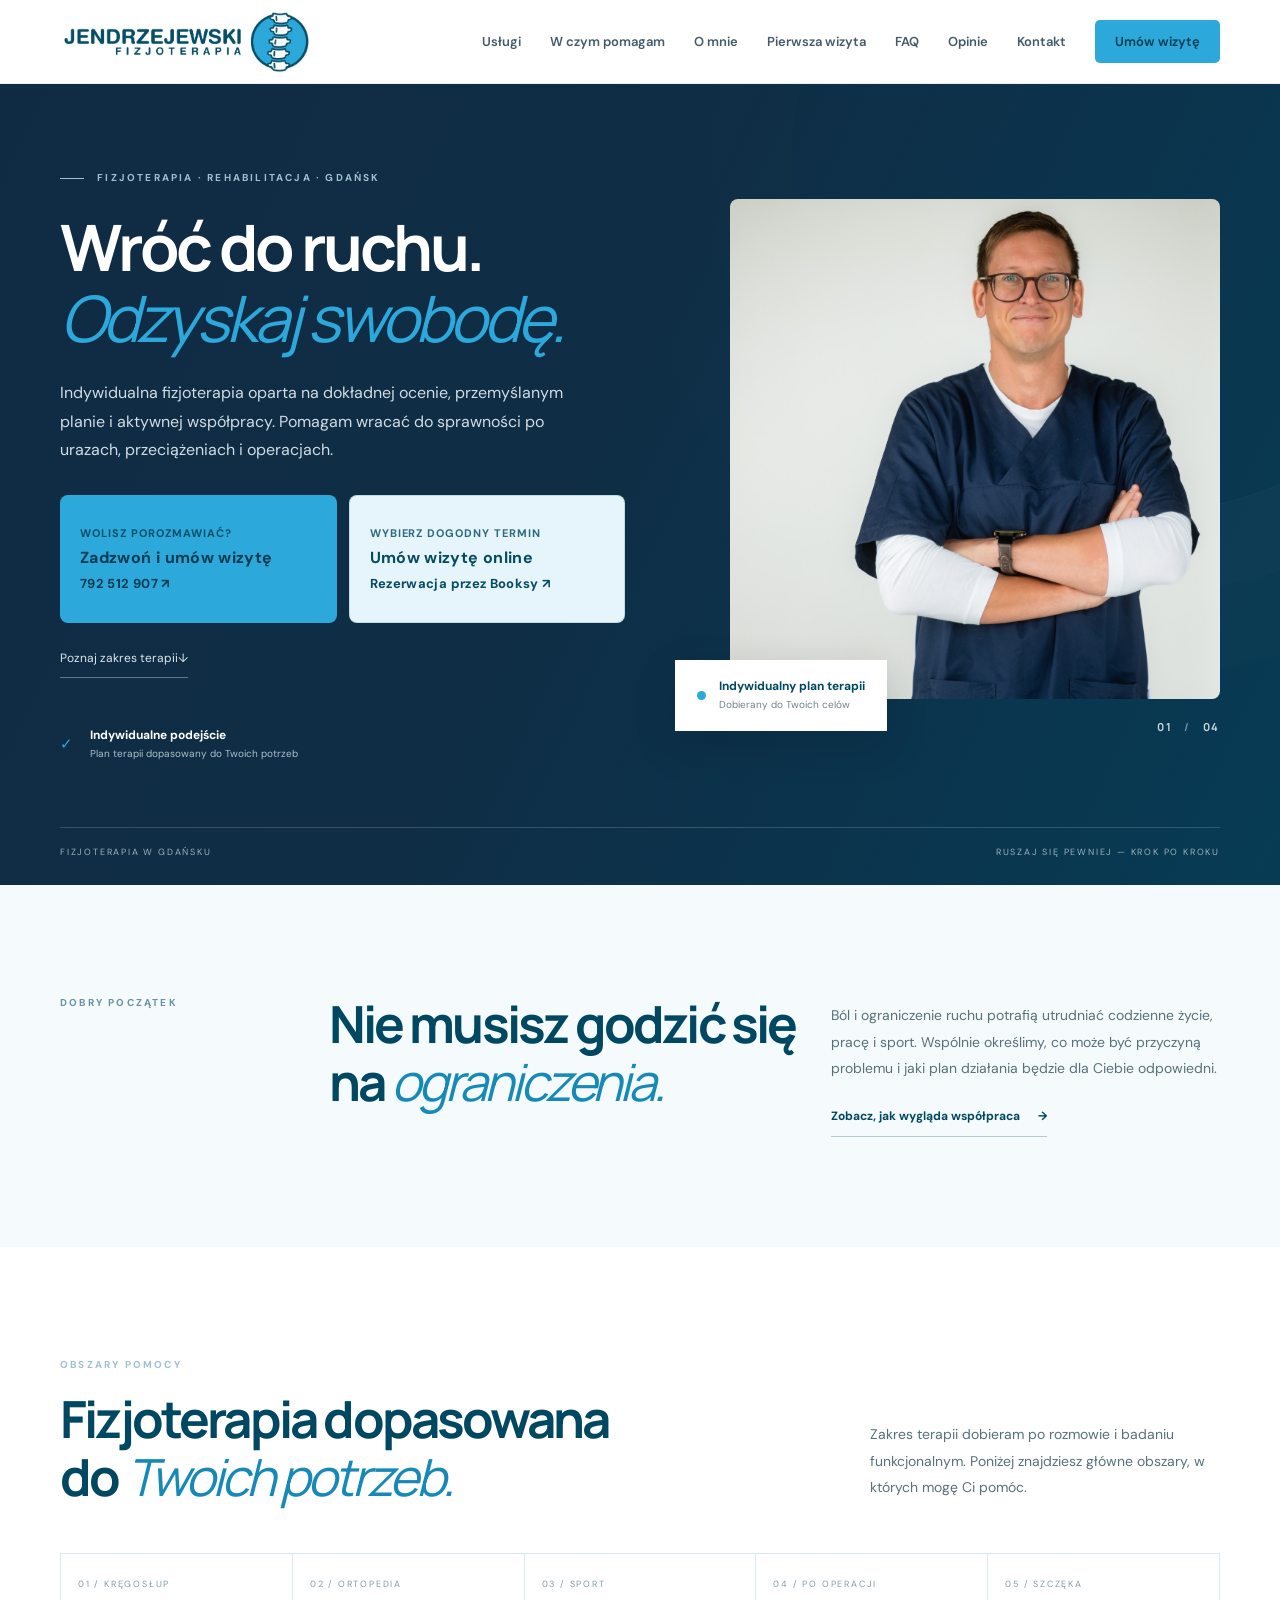
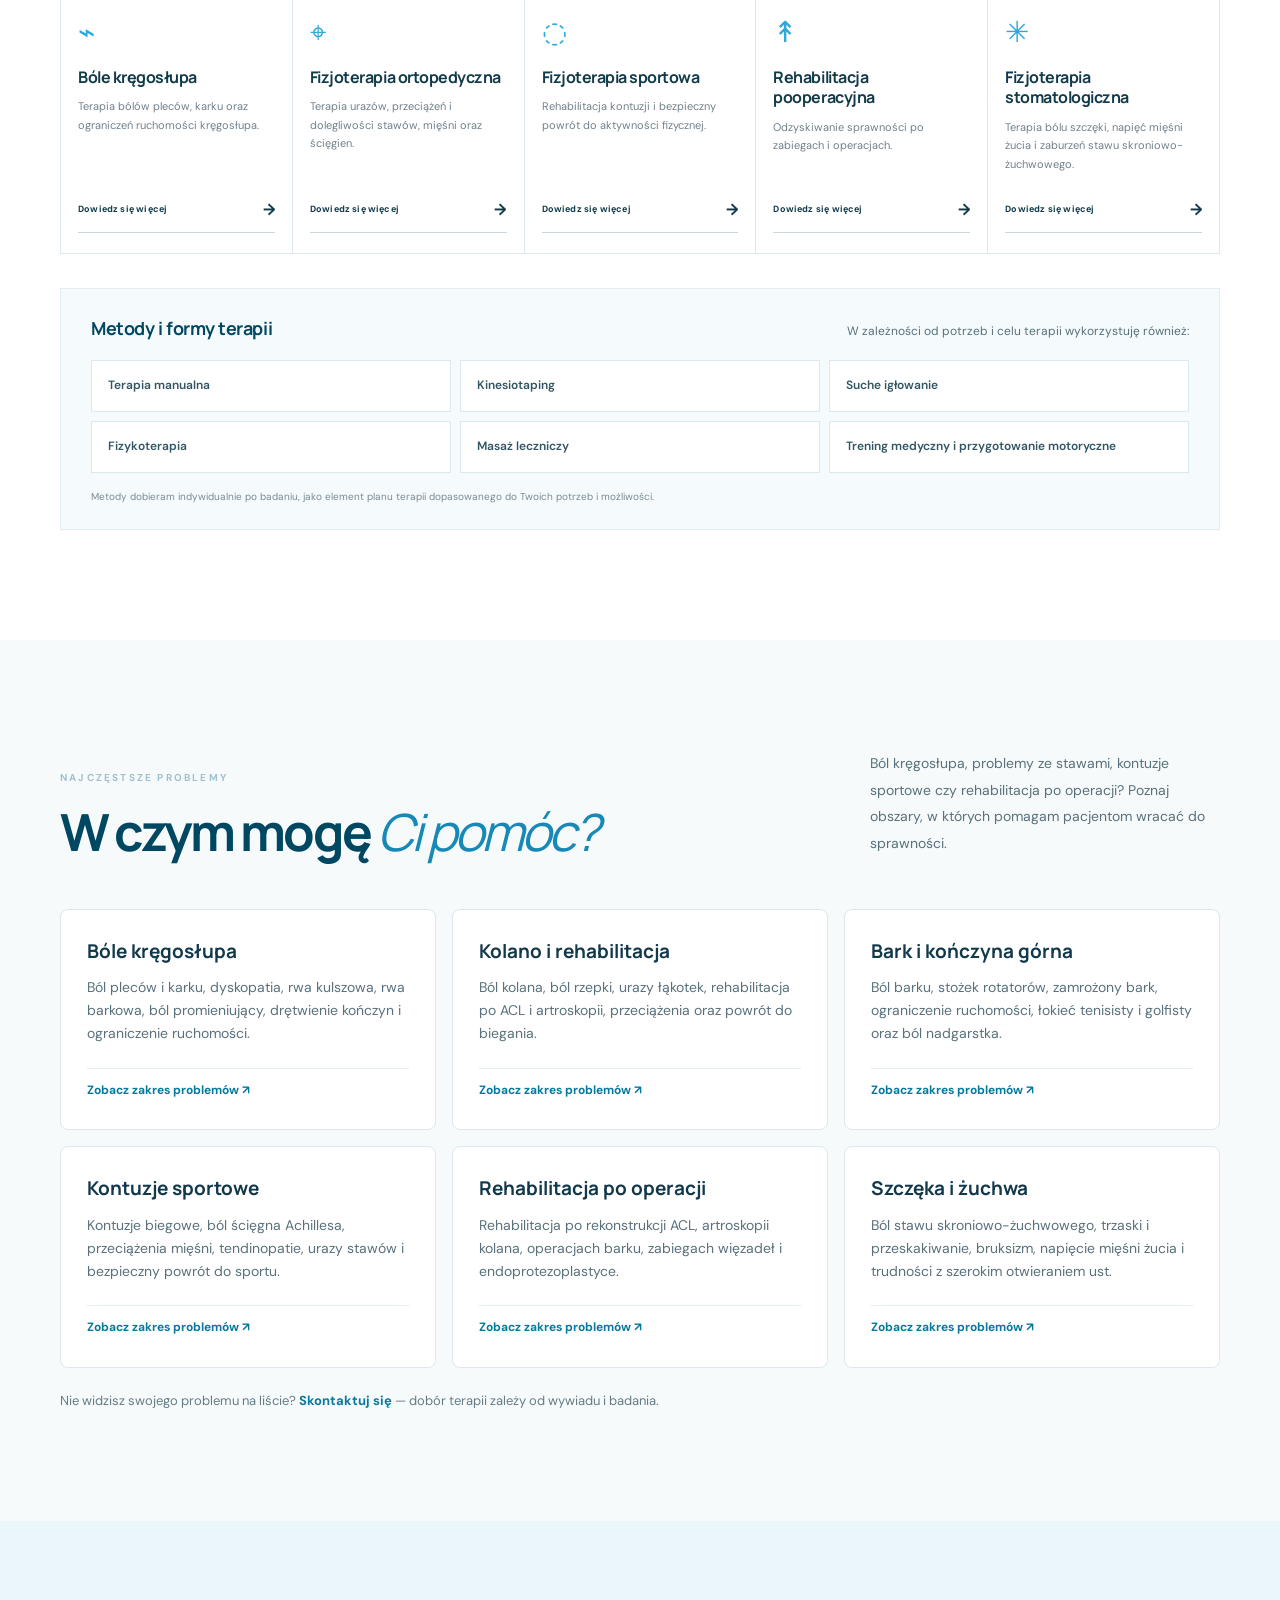
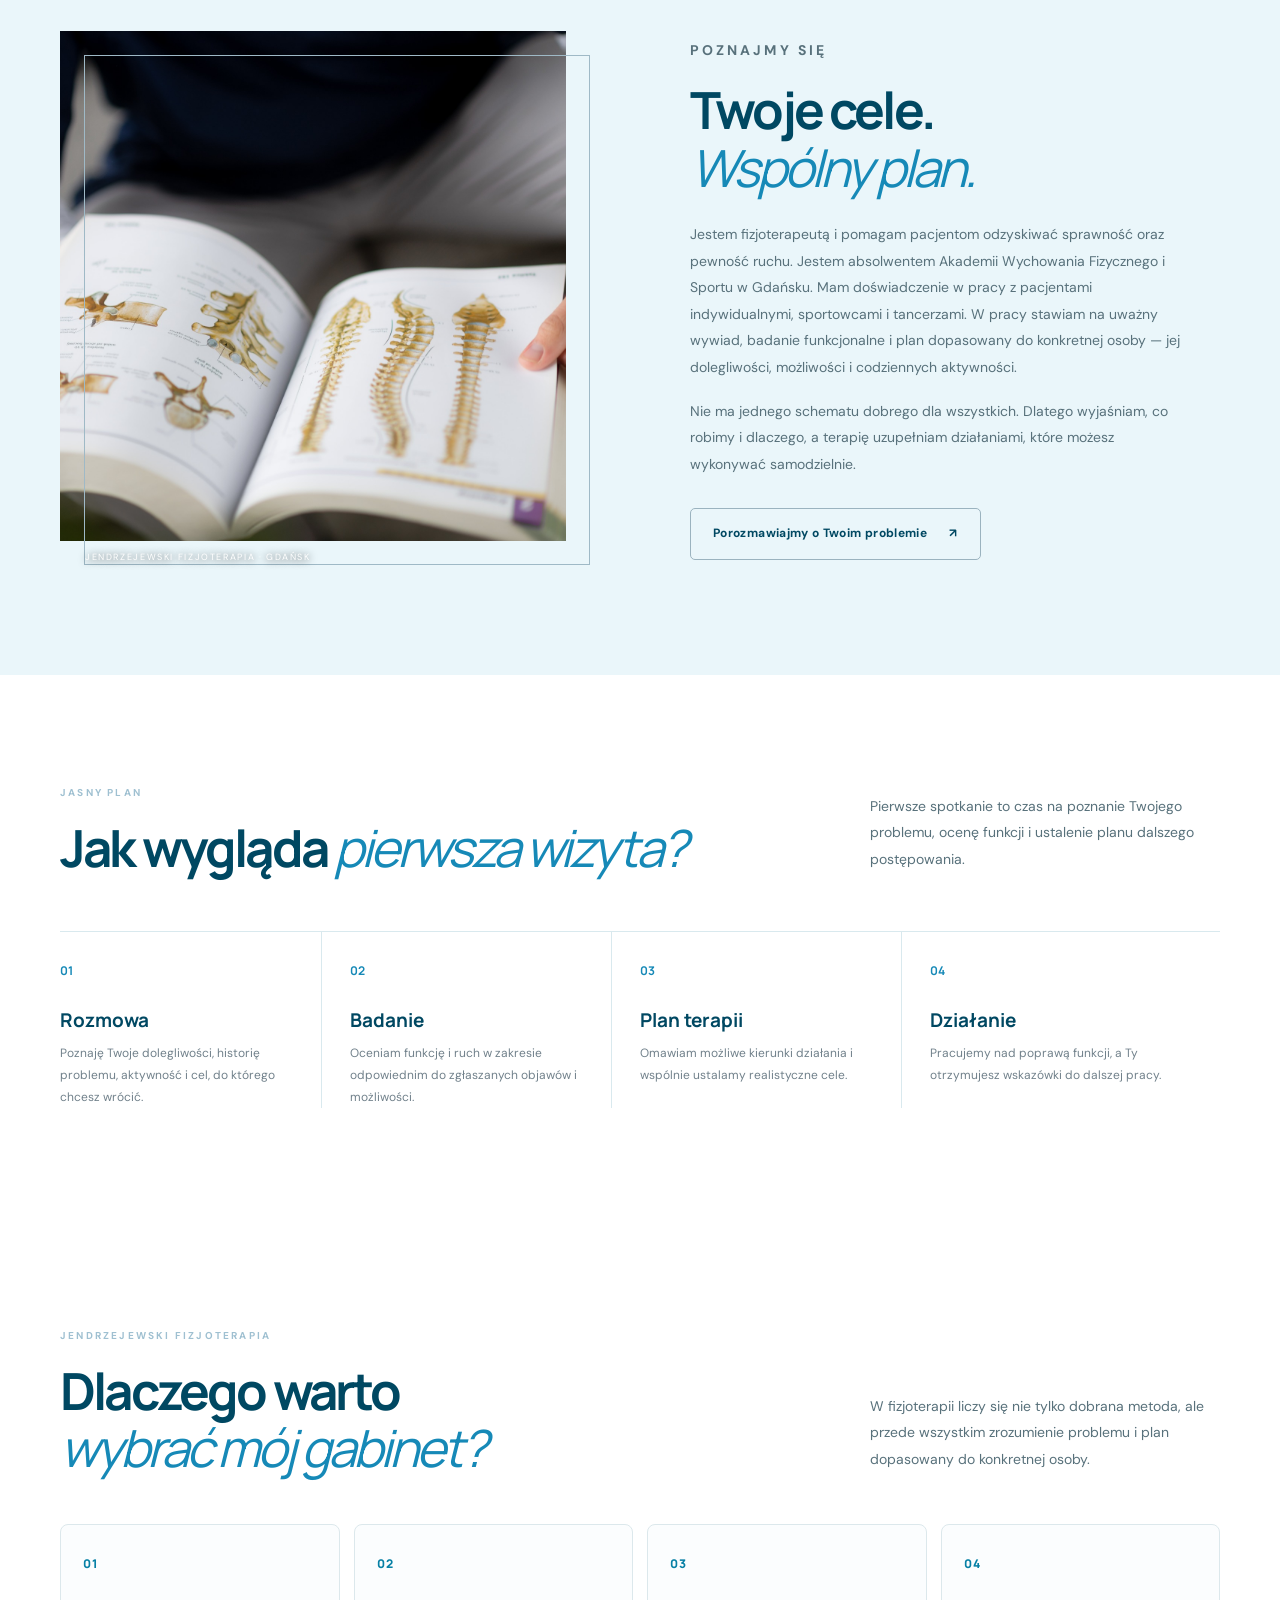
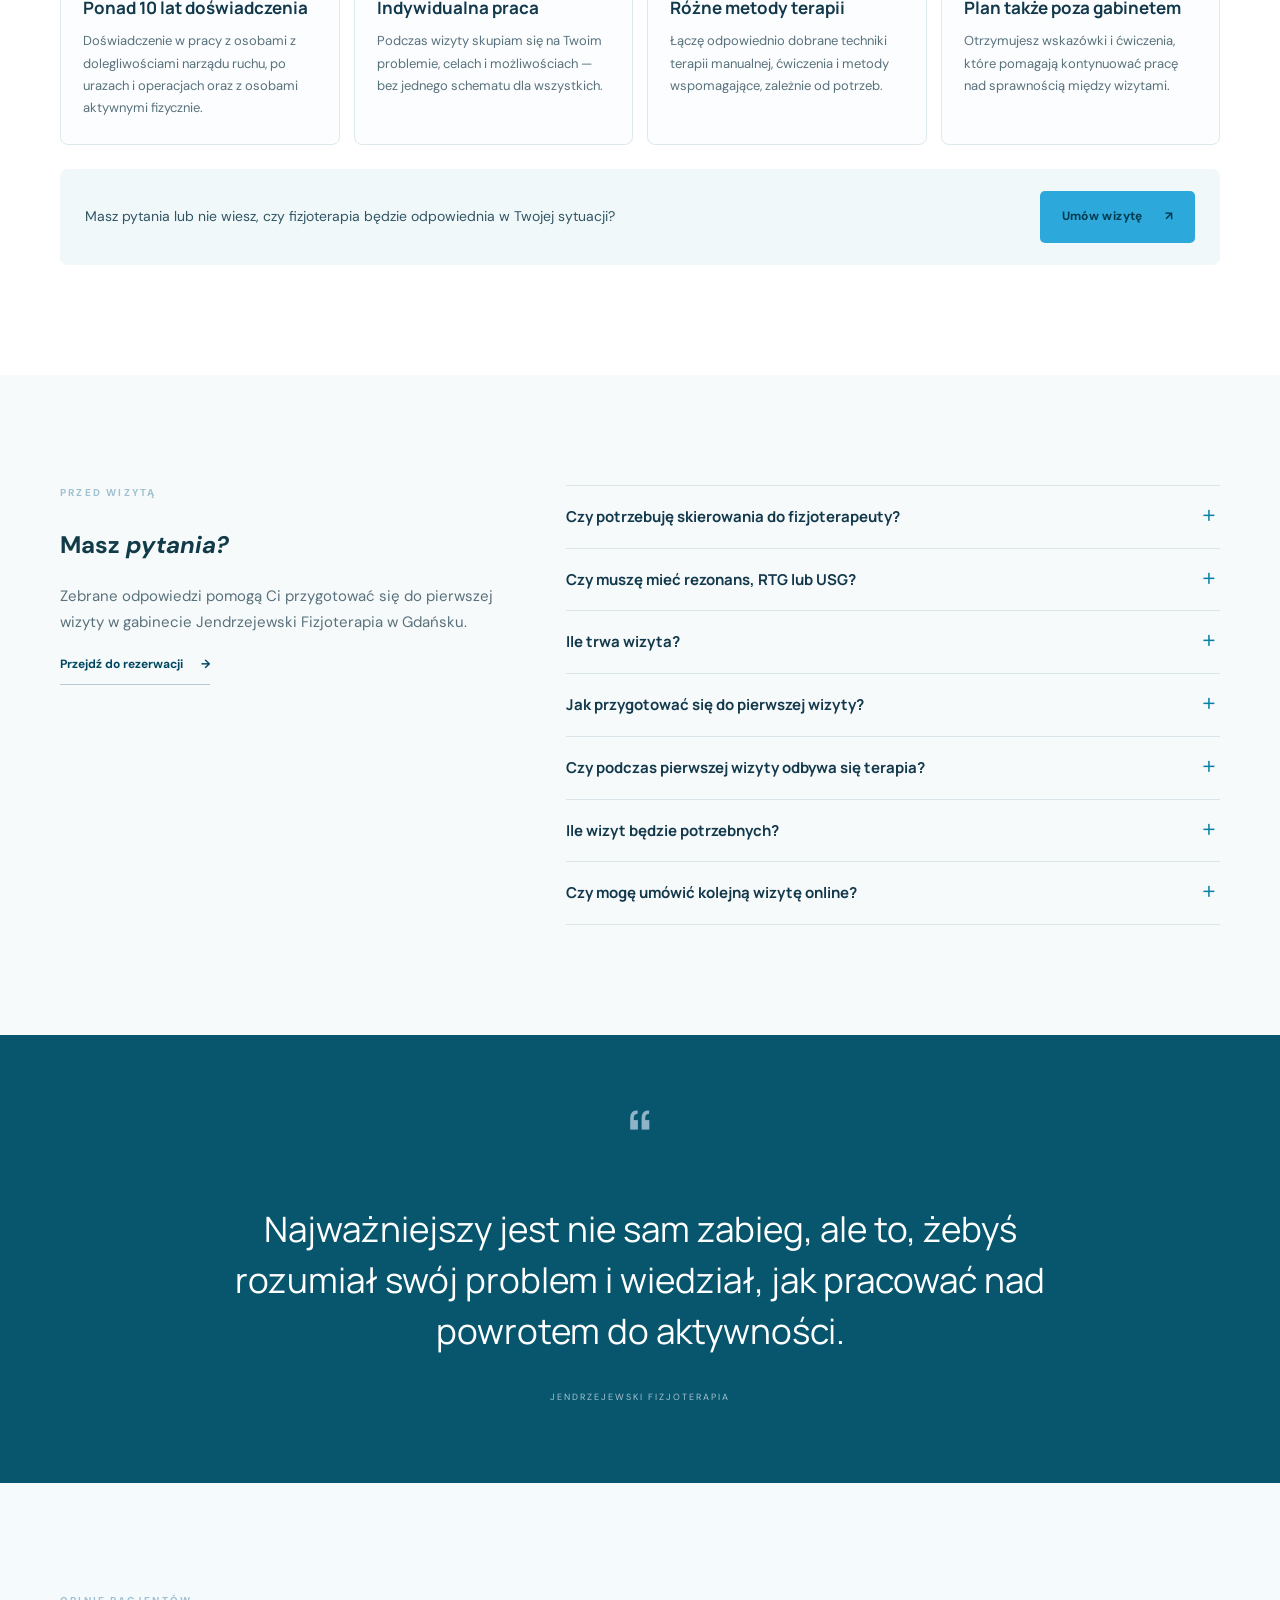
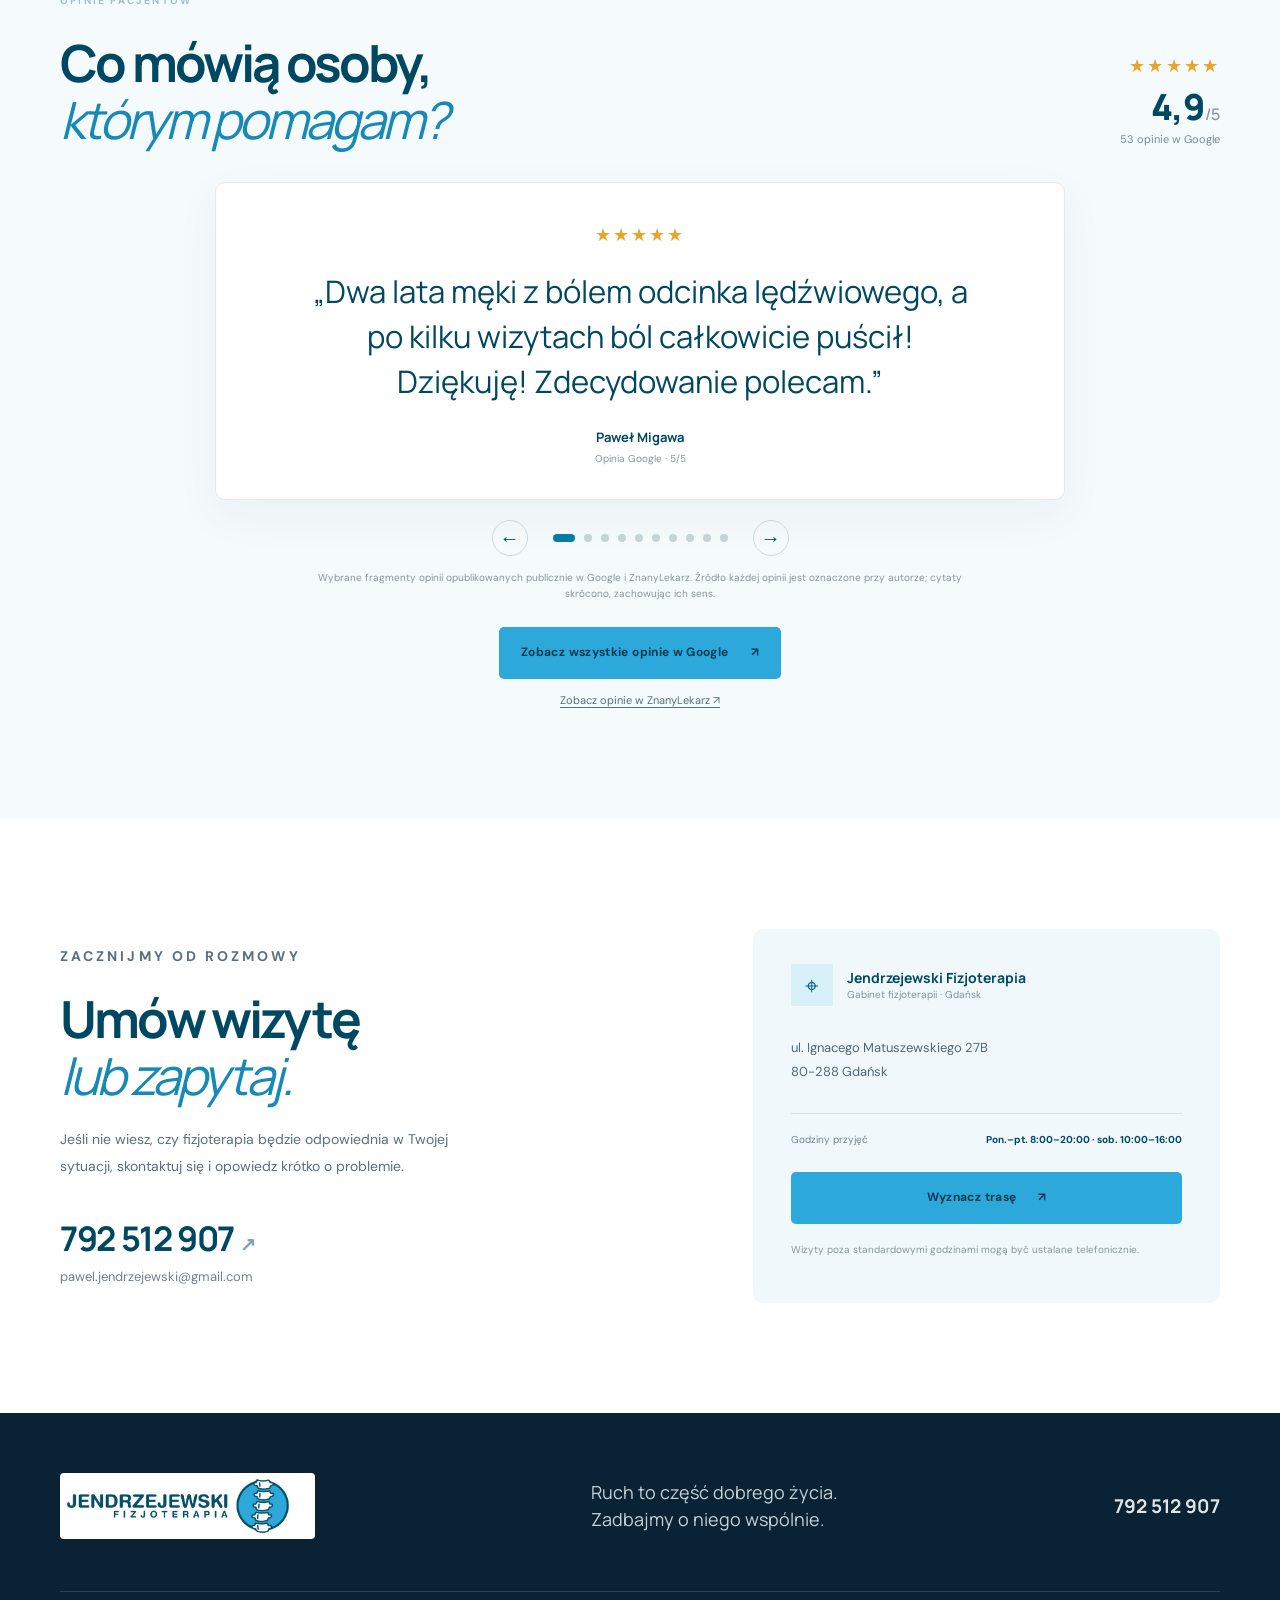
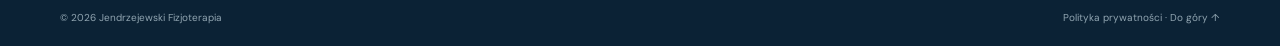
==== index.html @ 15492d81 "Add files via upload" ====
<!doctype html>
<html lang="pl">
<head>
  <meta charset="utf-8">
  <meta name="viewport" content="width=device-width, initial-scale=1">
  <meta name="theme-color" content="#004862">
  <meta name="description" content="Jendrzejewski Fizjoterapia w Gdańsku. Indywidualna fizjoterapia, terapia manualna i rehabilitacja ortopedyczna oraz sportowa. Umów wizytę.">
  <meta name="robots" content="index,follow">
  <link rel="canonical" href="https://www.gdansk-fizjoterapia.pl/">
  <link rel="preconnect" href="https://fonts.googleapis.com">
  <link rel="preconnect" href="https://fonts.gstatic.com" crossorigin>
  <link href="https://fonts.googleapis.com/css2?family=DM+Sans:wght@400;500;600;700&family=Manrope:wght@400;500;600;700;800&display=swap" rel="stylesheet">
  <link rel="stylesheet" href="styles.css">
  <title>Fizjoterapeuta Gdańsk | Jendrzejewski Fizjoterapia</title>
  <meta property="og:type" content="website">
  <meta property="og:title" content="Jendrzejewski Fizjoterapia — Gdańsk">
  <meta property="og:description" content="Indywidualna fizjoterapia i rehabilitacja w Gdańsku.">
  <meta property="og:url" content="https://www.gdansk-fizjoterapia.pl/">
  <meta property="og:image" content="https://images.unsplash.com/photo-1576091160399-112ba8d25d1d?auto=format&fit=crop&w=1200&q=80">
  <script type="application/ld+json">
  {
    "@context":"https://schema.org",
    "@type":"Physician",
    "name":"Jendrzejewski Fizjoterapia",
    "url":"https://www.gdansk-fizjoterapia.pl/",
    "telephone":"+48 792 512 907",
    "address":{
      "@type":"PostalAddress",
      "streetAddress":"Ignacego Matuszewskiego 27B",
      "addressLocality":"Gdańsk",
      "addressCountry":"PL"
    },
    "medicalSpecialty":"Physiotherapy",
    "areaServed":{"@type":"City","name":"Gdańsk"}
  }
  </script>
</head>
<body>
  <a class="skip-link" href="#main">Przejdź do treści</a>
  <header class="site-header">
    <div class="container nav-wrap">
      <a class="brand" href="#top" aria-label="Jendrzejewski Fizjoterapia — strona główna">
        <img class="brand-logo" src="logo-jendrzejewski.jpg" alt="Jendrzejewski Fizjoterapia">
      </a>
      <button class="menu-toggle" aria-expanded="false" aria-controls="main-nav" aria-label="Otwórz menu"><span></span><span></span></button>
      <nav id="main-nav" class="main-nav" aria-label="Menu główne">
        <a href="#uslugi">Usługi</a><a href="#w-czym-pomagam">W czym pomagam</a><a href="#o-mnie">O mnie</a><a href="#proces">Pierwsza wizyta</a><a href="#faq">FAQ</a><a href="#opinie">Opinie</a><a href="#kontakt">Kontakt</a>
        <a class="nav-cta" href="https://jendrzejewskifizjoterapia.booksy.com/" target="_blank" rel="noopener">Umów wizytę</a>
      </nav>
    </div>
  </header>

  <main id="main">
    <section class="hero" id="top">
      <div class="hero-glow"></div>
      <div class="container hero-grid">
        <div class="hero-copy">
          <p class="eyebrow"><span></span> FIZJOTERAPIA · REHABILITACJA · GDAŃSK</p>
          <h1>Wróć do ruchu.<br><em>Odzyskaj swobodę.</em></h1>
          <p class="hero-lead">Indywidualna fizjoterapia oparta na dokładnej ocenie, przemyślanym planie i aktywnej współpracy. Pomagam wracać do sprawności po urazach, przeciążeniach i operacjach.</p>
          <div class="hero-actions hero-booking-actions">
            <a class="button button-primary booking-tile" href="tel:+48792512907">
              <span class="booking-kicker">Wolisz porozmawiać?</span>
              <strong>Zadzwoń i umów wizytę</strong>
              <small>792 512 907 <span aria-hidden="true">↗</span></small>
            </a>
            <a class="button button-secondary booking-tile" href="https://jendrzejewskifizjoterapia.booksy.com/" target="_blank" rel="noopener">
              <span class="booking-kicker">Wybierz dogodny termin</span>
              <strong>Umów wizytę online</strong>
              <small>Rezerwacja przez Booksy <span aria-hidden="true">↗</span></small>
            </a>
          </div>
          <a class="text-link hero-services-link" href="#uslugi">Poznaj zakres terapii <span aria-hidden="true">↓</span></a>
          <div class="hero-proof">
            <div class="proof-stars" aria-hidden="true">✓</div>
            <div><strong>Indywidualne podejście</strong><small>Plan terapii dopasowany do Twoich potrzeb</small></div>
          </div>
        </div>
        <div class="hero-visual">
          <img class="hero-image" src="pawel-jendrzejewski.jpg" alt="Fizjoterapeuta Paweł Jendrzejewski w stroju medycznym" fetchpriority="high">
          <div class="image-label"><span class="label-dot"></span><span><strong>Indywidualny plan terapii</strong><small>Dobierany do Twoich celów</small></span></div>
          <div class="hero-index">01 <i>/</i> 04</div>
        </div>
      </div>
      <div class="container hero-bottom"><span>FIZJOTERAPIA W GDAŃSKU</span><span>RUSZAJ SIĘ PEWNIEJ — KROK PO KROKU</span></div>
    </section>

    <section class="intro section-pad">
      <div class="container intro-grid">
        <p class="eyebrow dark">DOBRY POCZĄTEK</p>
        <div><h2>Nie musisz godzić się<br>na <em>ograniczenia.</em></h2></div>
        <div class="intro-text"><p>Ból i ograniczenie ruchu potrafią utrudniać codzienne życie, pracę i sport. Wspólnie określimy, co może być przyczyną problemu i jaki plan działania będzie dla Ciebie odpowiedni.</p><a class="under-link" href="#proces">Zobacz, jak wygląda współpraca <span>→</span></a></div>
      </div>
    </section>

    <section class="services section-pad" id="uslugi">
      <div class="container">
        <div class="section-heading">
          <div><p class="eyebrow">OBSZARY POMOCY</p><h2>Fizjoterapia dopasowana<br>do <em>Twoich potrzeb.</em></h2></div>
          <p>Zakres terapii dobieram po rozmowie i badaniu funkcjonalnym. Poniżej znajdziesz główne obszary, w których mogę Ci pomóc.</p>
        </div>
        <div class="service-grid">
          <article class="service-card"><span class="service-number">01 / KRĘGOSŁUP</span><div class="service-icon">⌁</div><h3>Bóle kręgosłupa</h3><p>Terapia bólów pleców, karku oraz ograniczeń ruchomości kręgosłupa.</p><a href="fizjoterapia-kregoslupa-gdansk.html">Dowiedz się więcej <span>→</span></a></article>
          <article class="service-card"><span class="service-number">02 / ORTOPEDIA</span><div class="service-icon">⌖</div><h3>Fizjoterapia ortopedyczna</h3><p>Terapia urazów, przeciążeń i dolegliwości stawów, mięśni oraz ścięgien.</p><a href="fizjoterapia-barku-gdansk.html">Dowiedz się więcej <span>→</span></a></article>
          <article class="service-card"><span class="service-number">03 / SPORT</span><div class="service-icon">◌</div><h3>Fizjoterapia sportowa</h3><p>Rehabilitacja kontuzji i bezpieczny powrót do aktywności fizycznej.</p><a href="fizjoterapia-sportowa-gdansk.html">Dowiedz się więcej <span>→</span></a></article>
          <article class="service-card"><span class="service-number">04 / PO OPERACJI</span><div class="service-icon">↟</div><h3>Rehabilitacja pooperacyjna</h3><p>Odzyskiwanie sprawności po zabiegach i operacjach.</p><a href="rehabilitacja-pooperacyjna-gdansk.html">Dowiedz się więcej <span>→</span></a></article>
          <article class="service-card"><span class="service-number">05 / SZCZĘKA</span><div class="service-icon">✳</div><h3>Fizjoterapia stomatologiczna</h3><p>Terapia bólu szczęki, napięć mięśni żucia i zaburzeń stawu skroniowo-żuchwowego.</p><a href="fizjoterapia-stomatologiczna-gdansk.html">Dowiedz się więcej <span>→</span></a></article>
        </div>
        <div class="methods-block" aria-labelledby="methods-title">
          <div class="methods-heading">
            <h3 id="methods-title">Metody i formy terapii</h3>
            <p>W zależności od potrzeb i celu terapii wykorzystuję również:</p>
          </div>
          <div class="methods-grid">
            <div class="method-item">Terapia manualna</div>
            <div class="method-item">Kinesiotaping</div>
            <div class="method-item">Suche igłowanie</div>
            <div class="method-item">Fizykoterapia</div>
            <div class="method-item">Masaż leczniczy</div>
            <div class="method-item">Trening medyczny i przygotowanie motoryczne</div>
          </div>
          <p class="methods-note">Metody dobieram indywidualnie po badaniu, jako element planu terapii dopasowanego do Twoich potrzeb i możliwości.</p>
        </div>
      </div>
    </section>

    <section class="conditions section-pad" id="w-czym-pomagam" aria-labelledby="conditions-title">
      <div class="container">
        <div class="section-heading"><div><p class="eyebrow">NAJCZĘSTSZE PROBLEMY</p><h2 id="conditions-title">W czym mogę <em>Ci pomóc?</em></h2></div><p>Ból kręgosłupa, problemy ze stawami, kontuzje sportowe czy rehabilitacja po operacji? Poznaj obszary, w których pomagam pacjentom wracać do sprawności.</p></div>
        <div class="conditions-grid">
          <a class="condition-card" href="fizjoterapia-kregoslupa-gdansk.html"><h3>Bóle kręgosłupa</h3><p>Ból pleców i karku, dyskopatia, rwa kulszowa, rwa barkowa, ból promieniujący, drętwienie kończyn i ograniczenie ruchomości.</p><span class="condition-card-arrow" aria-hidden="true">Zobacz zakres problemów ↗</span></a>
          <a class="condition-card" href="rehabilitacja-kolana-gdansk.html"><h3>Kolano i rehabilitacja</h3><p>Ból kolana, ból rzepki, urazy łąkotek, rehabilitacja po ACL i artroskopii, przeciążenia oraz powrót do biegania.</p><span class="condition-card-arrow" aria-hidden="true">Zobacz zakres problemów ↗</span></a>
          <a class="condition-card" href="fizjoterapia-barku-gdansk.html"><h3>Bark i kończyna górna</h3><p>Ból barku, stożek rotatorów, zamrożony bark, ograniczenie ruchomości, łokieć tenisisty i golfisty oraz ból nadgarstka.</p><span class="condition-card-arrow" aria-hidden="true">Zobacz zakres problemów ↗</span></a>
          <a class="condition-card" href="fizjoterapia-sportowa-gdansk.html"><h3>Kontuzje sportowe</h3><p>Kontuzje biegowe, ból ścięgna Achillesa, przeciążenia mięśni, tendinopatie, urazy stawów i bezpieczny powrót do sportu.</p><span class="condition-card-arrow" aria-hidden="true">Zobacz zakres problemów ↗</span></a>
          <a class="condition-card" href="rehabilitacja-pooperacyjna-gdansk.html"><h3>Rehabilitacja po operacji</h3><p>Rehabilitacja po rekonstrukcji ACL, artroskopii kolana, operacjach barku, zabiegach więzadeł i endoprotezoplastyce.</p><span class="condition-card-arrow" aria-hidden="true">Zobacz zakres problemów ↗</span></a>
          <a class="condition-card" href="fizjoterapia-stomatologiczna-gdansk.html"><h3>Szczęka i żuchwa</h3><p>Ból stawu skroniowo-żuchwowego, trzaski i przeskakiwanie, bruksizm, napięcie mięśni żucia i trudności z szerokim otwieraniem ust.</p><span class="condition-card-arrow" aria-hidden="true">Zobacz zakres problemów ↗</span></a>
        </div>
        <p class="conditions-note">Nie widzisz swojego problemu na liście? <a href="#kontakt">Skontaktuj się</a> — dobór terapii zależy od wywiadu i badania.</p>
      </div>
    </section>

    <section class="about section-pad" id="o-mnie">
      <div class="container about-grid">
        <div class="about-photo"><div class="about-photo-inner" role="img" aria-label="Praca z anatomią i atlasem kręgosłupa"></div><span class="photo-caption">JENDRZEJEWSKI FIZJOTERAPIA · GDAŃSK</span></div>
        <div class="about-copy"><p class="eyebrow">POZNAJMY SIĘ</p><h2>Twoje cele.<br><em>Wspólny plan.</em></h2><p>Jestem fizjoterapeutą i pomagam pacjentom odzyskiwać sprawność oraz pewność ruchu. Jestem absolwentem Akademii Wychowania Fizycznego i Sportu w Gdańsku. Mam doświadczenie w pracy z pacjentami indywidualnymi, sportowcami i tancerzami. W pracy stawiam na uważny wywiad, badanie funkcjonalne i plan dopasowany do konkretnej osoby — jej dolegliwości, możliwości i codziennych aktywności.</p><p>Nie ma jednego schematu dobrego dla wszystkich. Dlatego wyjaśniam, co robimy i dlaczego, a terapię uzupełniam działaniami, które możesz wykonywać samodzielnie.</p><a class="button button-outline" href="#kontakt">Porozmawiajmy o Twoim problemie <span>↗</span></a></div>
      </div>
    </section>

    <section class="process section-pad" id="proces">
      <div class="container">
        <div class="section-heading"><div><p class="eyebrow">JASNY PLAN</p><h2>Jak wygląda <em>pierwsza wizyta?</em></h2></div><p>Pierwsze spotkanie to czas na poznanie Twojego problemu, ocenę funkcji i ustalenie planu dalszego postępowania.</p></div>
        <div class="steps">
          <article><span>01</span><h3>Rozmowa</h3><p>Poznaję Twoje dolegliwości, historię problemu, aktywność i cel, do którego chcesz wrócić.</p></article>
          <article><span>02</span><h3>Badanie</h3><p>Oceniam funkcję i ruch w zakresie odpowiednim do zgłaszanych objawów i możliwości.</p></article>
          <article><span>03</span><h3>Plan terapii</h3><p>Omawiam możliwe kierunki działania i wspólnie ustalamy realistyczne cele.</p></article>
          <article><span>04</span><h3>Działanie</h3><p>Pracujemy nad poprawą funkcji, a Ty otrzymujesz wskazówki do dalszej pracy.</p></article>
        </div>
      </div>
    </section>

    <section class="why-us section-pad" id="dlaczego-ja">
      <div class="container">
        <div class="section-heading"><div><p class="eyebrow">JENDRZEJEWSKI FIZJOTERAPIA</p><h2>Dlaczego warto<br><em>wybrać mój gabinet?</em></h2></div><p>W fizjoterapii liczy się nie tylko dobrana metoda, ale przede wszystkim zrozumienie problemu i plan dopasowany do konkretnej osoby.</p></div>
        <div class="why-grid">
          <article class="why-item"><span>01</span><h3>Ponad 10 lat doświadczenia</h3><p>Doświadczenie w pracy z osobami z dolegliwościami narządu ruchu, po urazach i operacjach oraz z osobami aktywnymi fizycznie.</p></article>
          <article class="why-item"><span>02</span><h3>Indywidualna praca</h3><p>Podczas wizyty skupiam się na Twoim problemie, celach i możliwościach — bez jednego schematu dla wszystkich.</p></article>
          <article class="why-item"><span>03</span><h3>Różne metody terapii</h3><p>Łączę odpowiednio dobrane techniki terapii manualnej, ćwiczenia i metody wspomagające, zależnie od potrzeb.</p></article>
          <article class="why-item"><span>04</span><h3>Plan także poza gabinetem</h3><p>Otrzymujesz wskazówki i ćwiczenia, które pomagają kontynuować pracę nad sprawnością między wizytami.</p></article>
        </div>
        <div class="why-cta"><p>Masz pytania lub nie wiesz, czy fizjoterapia będzie odpowiednia w Twojej sytuacji?</p><a class="button button-primary" href="https://jendrzejewskifizjoterapia.booksy.com/" target="_blank" rel="noopener">Umów wizytę <span>↗</span></a></div>
      </div>
    </section>

    <section class="faq section-pad" id="faq">
      <div class="container faq-grid">
        <div class="faq-intro"><p class="eyebrow">PRZED WIZYTĄ</p><h2>Masz <em>pytania?</em></h2><p>Zebrane odpowiedzi pomogą Ci przygotować się do pierwszej wizyty w gabinecie Jendrzejewski Fizjoterapia w Gdańsku.</p><a class="under-link" href="https://jendrzejewskifizjoterapia.booksy.com/" target="_blank" rel="noopener">Przejdź do rezerwacji <span>→</span></a></div>
        <div class="faq-list">
          <details><summary>Czy potrzebuję skierowania do fizjoterapeuty?</summary><p>Wizyta w prywatnym gabinecie fizjoterapii nie wymaga skierowania. Jeśli masz dokumentację medyczną lub zalecenia od lekarza, możesz zabrać je ze sobą.</p></details>
          <details><summary>Czy muszę mieć rezonans, RTG lub USG?</summary><p>Nie zawsze. Najważniejsze są rozmowa i badanie funkcjonalne. Jeśli posiadasz wyniki badań obrazowych, opisy lub dokumentację leczenia, warto je przynieść — pomogą uzupełnić obraz problemu.</p></details>
          <details><summary>Ile trwa wizyta?</summary><p>Standardowa wizyta trwa około 50 minut. Czas może być wykorzystany na rozmowę, badanie, terapię i omówienie dalszego postępowania.</p></details>
          <details><summary>Jak przygotować się do pierwszej wizyty?</summary><p>Załóż wygodny strój, który umożliwi ocenę ruchu i badanego obszaru. Przygotuj listę przyjmowanych leków oraz dokumentację medyczną, jeśli ją posiadasz.</p></details>
          <details><summary>Czy podczas pierwszej wizyty odbywa się terapia?</summary><p>Pierwsze spotkanie obejmuje wywiad i badanie. Jeśli pozwala na to sytuacja kliniczna i czas wizyty, rozpoczynamy również odpowiednio dobrane postępowanie terapeutyczne.</p></details>
          <details><summary>Ile wizyt będzie potrzebnych?</summary><p>To zależy od rodzaju i czasu trwania dolegliwości, celu terapii oraz reakcji organizmu. Po rozmowie i badaniu omawiam możliwy plan postępowania — bez obiecywania z góry konkretnej liczby wizyt.</p></details>
          <details><summary>Czy mogę umówić kolejną wizytę online?</summary><p>Tak. Rezerwacji można dokonać przez Booksy, wybierając dogodny dostępny termin.</p></details>
        </div>
      </div>
    </section>

    <section class="quote-band">
      <div class="container quote-content"><span class="quote-mark">“</span><blockquote>Najważniejszy jest nie sam zabieg, ale to, żebyś rozumiał swój problem i wiedział, jak pracować nad powrotem do aktywności.</blockquote><span class="quote-credit">JENDRZEJEWSKI FIZJOTERAPIA</span></div>
    </section>

    <section class="reviews section-pad" id="opinie">
      <div class="container">
        <div class="reviews-heading">
          <div><p class="eyebrow">OPINIE PACJENTÓW</p><h2>Co mówią osoby,<br><em>którym pomagam?</em></h2></div>
          <div class="google-rating" aria-label="Ocena Google 4,9 na 5 na podstawie 53 opinii"><span class="google-stars" aria-hidden="true">★★★★★</span><strong>4,9<span>/5</span></strong><small>53 opinie w Google</small></div>
        </div>
        <div class="review-carousel" aria-roledescription="karuzela" aria-label="Wybrane opinie pacjentów">
          <div class="review-track" aria-live="polite">
            <article class="review-slide is-active" data-review="0"><div class="review-card-stars" aria-label="5 na 5 gwiazdek">★★★★★</div><blockquote>„Dwa lata męki z bólem odcinka lędźwiowego, a po kilku wizytach ból całkowicie puścił! Dziękuję! Zdecydowanie polecam.”</blockquote><div class="review-author"><strong>Paweł Migawa</strong><span>Opinia Google · 5/5</span></div></article>
            <article class="review-slide" data-review="1" hidden><div class="review-card-stars">★★★★★</div><blockquote>„Po trafnej diagnozie i wykonanym zabiegu moje plecy przeszły od stanu, w którym nie mogłam się ruszać, do niemal braku dolegliwości już po dwóch zabiegach.”</blockquote><div class="review-author"><strong>Agnieszka Weissgerber</strong><span>Opinia Google · 5/5</span></div></article>
            <article class="review-slide" data-review="2" hidden><div class="review-card-stars">★★★★★</div><blockquote>„Ogromna wiedza, duży wachlarz możliwości terapeutycznych. Wszystko spokojnie wytłumaczone i przekazane.”</blockquote><div class="review-author"><strong>Aneta Jarońska</strong><span>Opinia Google · 5/5</span></div></article>
            <article class="review-slide" data-review="3" hidden><div class="review-card-stars">★★★★★</div><blockquote>„Po wizycie wróciłem na majówkę bez bólu pleców. Chodziłem po górach z pełnym plecakiem i ani razu plecy nie dały o sobie znać.”</blockquote><div class="review-author"><strong>Filip</strong><span>Opinia Google · 5/5</span></div></article>
            <article class="review-slide" data-review="4" hidden><div class="review-card-stars">★★★★★</div><blockquote>„Pan Paweł pomógł zarówno przed operacją, jak i po niej. Otrzymałam kompleksową terapię — ćwiczenia, zabiegi z wykorzystaniem aparatury oraz terapię manualną.”</blockquote><div class="review-author"><strong>Agata Chalińska</strong><span>Opinia Google · 5/5</span></div></article>
            <article class="review-slide" data-review="5" hidden><div class="review-card-stars">★★★★★</div><blockquote>„Każda wizyta przynosiła mi ulgę. Indywidualne podejście, zaangażowanie i ogromne zasoby wiedzy.”</blockquote><div class="review-author"><strong>Kornel Sielski</strong><span>Opinia Google · 5/5</span></div></article>
            <article class="review-slide" data-review="6" hidden><div class="review-card-stars">★★★★★</div><blockquote>„Dwie wizyty oraz idealnie dopracowany zestaw ćwiczeń w domu sprawiły, że problem z pasmem biodrowo-piszczelowym zniknął, a ja nadal mogę cieszyć się swoim hobby.”</blockquote><div class="review-author"><strong>Przemysław Słowik</strong><span>Opinia Google · 5/5</span></div></article>
            <article class="review-slide" data-review="7" hidden><div class="review-card-stars">★★★★★</div><blockquote>„Po raz pierwszy od miesięcy poczułem znaczną poprawę. Pan Paweł szybko zidentyfikował źródło problemu, a jego wiedza i sposób pracy zrobiły dużą różnicę.”</blockquote><div class="review-author"><strong>Chinmay</strong><span>Opinia ZnanyLekarz · 5/5</span></div></article>
            <article class="review-slide" data-review="8" hidden><div class="review-card-stars">★★★★★</div><blockquote>„Dzięki cennym uwagom i ćwiczeniom przestała boleć mnie szyja i kark. Spokojne, szczegółowe podejście do pacjenta.”</blockquote><div class="review-author"><strong>Iga De.</strong><span>Opinia ZnanyLekarz · 5/5</span></div></article>
            <article class="review-slide" data-review="9" hidden><div class="review-card-stars">★★★★★</div><blockquote>„Bardzo polecam. Konkretne porady, ćwiczenia i zaangażowanie — po każdej wizycie zakres ruchów jest coraz większy.”</blockquote><div class="review-author"><strong>Pacjent</strong><span>Opinia ZnanyLekarz · 5/5</span></div></article>
          </div>
          <div class="review-controls"><button class="review-arrow" type="button" data-review-prev aria-label="Poprzednia opinia">←</button><div class="review-dots" role="group" aria-label="Wybierz opinię"><button type="button" class="review-dot is-active" data-review-go="0" aria-label="Opinia 1" aria-current="true"></button><button type="button" class="review-dot" data-review-go="1" aria-label="Opinia 2"></button><button type="button" class="review-dot" data-review-go="2" aria-label="Opinia 3"></button><button type="button" class="review-dot" data-review-go="3" aria-label="Opinia 4"></button><button type="button" class="review-dot" data-review-go="4" aria-label="Opinia 5"></button><button type="button" class="review-dot" data-review-go="5" aria-label="Opinia 6"></button><button type="button" class="review-dot" data-review-go="6" aria-label="Opinia 7"></button><button type="button" class="review-dot" data-review-go="7" aria-label="Opinia 8"></button><button type="button" class="review-dot" data-review-go="8" aria-label="Opinia 9"></button><button type="button" class="review-dot" data-review-go="9" aria-label="Opinia 10"></button></div><button class="review-arrow" type="button" data-review-next aria-label="Następna opinia">→</button></div>
          <p class="review-source-note">Wybrane fragmenty opinii opublikowanych publicznie w Google i ZnanyLekarz. Źródło każdej opinii jest oznaczone przy autorze; cytaty skrócono, zachowując ich sens.</p>
          <a class="button button-primary review-google-link" href="https://www.google.com/maps/place/Jendrzejewski%2BFizjoterapia%2B-%2BGabinet%2BFizjoterapii,%2BRehabilitacji%2Bi%2BTreningu%2BGda%C5%84sk/data=!4m4!3m3!1s0x46fd7497aa495265:0x6d5c7f506f31f0d8!9m1!1b1?hl=pl" target="_blank" rel="noopener">Zobacz wszystkie opinie w Google <span>↗</span></a>
          <a class="review-zl-link" href="https://www.znanylekarz.pl/pawel-jendrzejewski/fizjoterapeuta/gdansk" target="_blank" rel="noopener">Zobacz opinie w ZnanyLekarz ↗</a>
        </div>
      </div>
    </section>

    <section class="contact section-pad" id="kontakt">
      <div class="container contact-grid">
        <div class="contact-copy"><p class="eyebrow">ZACZNIJMY OD ROZMOWY</p><h2>Umów wizytę<br><em>lub zapytaj.</em></h2><p>Jeśli nie wiesz, czy fizjoterapia będzie odpowiednia w Twojej sytuacji, skontaktuj się i opowiedz krótko o problemie.</p>
          <a class="contact-phone" href="tel:+48792512907">792 512 907 <span>↗</span></a>
          <a class="contact-email" href="mailto:pawel.jendrzejewski@gmail.com">pawel.jendrzejewski@gmail.com</a>
        </div>
        <div class="contact-card">
          <div class="contact-card-top"><span class="pin">⌖</span><div><strong>Jendrzejewski Fizjoterapia</strong><small>Gabinet fizjoterapii · Gdańsk</small></div></div>
          <address>ul. Ignacego Matuszewskiego 27B<br>80-288 Gdańsk</address>
          <div class="hours"><span>Godziny przyjęć</span><strong>Pon.–pt. 8:00–20:00 · sob. 10:00–16:00</strong></div>
          <a class="button button-primary button-full" href="https://www.google.com/maps/search/?api=1&query=Ignacego+Matuszewskiego+27B+Gda%C5%84sk" target="_blank" rel="noopener">Wyznacz trasę <span>↗</span></a>
          <p class="fine-print">Wizyty poza standardowymi godzinami mogą być ustalane telefonicznie.</p>
        </div>
      </div>
    </section>
  </main>

  <footer class="site-footer">
    <div class="container footer-top"><a class="brand brand-light" href="#top"><img class="brand-logo" src="logo-jendrzejewski.jpg" alt="Jendrzejewski Fizjoterapia"></a><p>Ruch to część dobrego życia.<br>Zadbajmy o niego wspólnie.</p><a href="tel:+48792512907">792 512 907</a></div>
    <div class="container footer-bottom"><span>© <span id="year"></span> Jendrzejewski Fizjoterapia</span><span><a href="polityka-prywatnosci.html">Polityka prywatności</a> · <a href="#top">Do góry ↑</a></span></div>
  </footer>
  <script src="script.js"></script>
</body>
</html>
---- styles.css ----
@import url('https://fonts.googleapis.com/css2?family=DM+Sans:wght@400;500;600;700&family=Manrope:wght@400;500;600;700;800&display=swap');
:root{--navy:#004862;--navy2:#07566e;--blue:#2ca8db;--pale:#e8f6fb;--cream:#f5fafc;--ink:#123b49;--muted:#58717b;--line:#d9e9ee;--white:#fff;--serif:'Manrope',Arial,sans-serif;--sans:'DM Sans',Arial,sans-serif;--display:'Manrope',Arial,sans-serif}
*{box-sizing:border-box}html{scroll-behavior:smooth;scroll-padding-top:90px}body{margin:0;color:var(--ink);font-family:var(--sans);font-size:16px;line-height:1.65;background:#fff}a{color:inherit;text-decoration:none}img{max-width:100%}.container{width:min(1160px,calc(100% - 48px));margin-inline:auto}.skip-link{position:absolute;left:-9999px;top:8px;background:#fff;padding:12px;z-index:100}.skip-link:focus{left:8px}.site-header{height:84px;position:sticky;top:0;z-index:20;background:rgba(255,255,255,.96);backdrop-filter:blur(14px);border-bottom:1px solid rgba(16,43,67,.08)}.nav-wrap{height:100%;display:flex;align-items:center;justify-content:space-between}.brand{display:flex;align-items:center;gap:12px;color:var(--navy)}.brand-logo{display:block;width:255px;height:auto;max-height:66px;object-fit:contain;object-position:left center}.brand-mark{width:43px;height:43px;border:1px solid #9eb5c2;display:grid;place-items:center;font:800 15px var(--display);letter-spacing:-1px}.brand-copy{display:grid;line-height:1.2;letter-spacing:.13em}.brand-copy strong{font:800 13px var(--display)}.brand-copy small{font-size:9px;letter-spacing:.2em;margin-top:5px;color:#688091}.main-nav{display:flex;align-items:center;gap:29px;font-size:13px;font-weight:600;color:#435a69}.main-nav>a:not(.nav-cta):hover,.under-link:hover{color:#2ca8db}.nav-cta{padding:11px 20px;background:var(--blue);color:#003b50;border-radius:5px}.menu-toggle{display:none;background:none;border:0}.hero{background:var(--navy);color:white;position:relative;overflow:hidden;padding:86px 0 25px}.hero:before{content:"";position:absolute;inset:0;background:linear-gradient(115deg,rgba(16,43,67,.98) 0%,rgba(16,43,67,.92) 45%,rgba(16,43,67,.45) 100%);z-index:1}.hero-glow{position:absolute;width:700px;height:700px;border:1px solid rgba(255,255,255,.09);border-radius:50%;right:-210px;top:-270px;box-shadow:0 0 0 80px rgba(255,255,255,.025),0 0 0 160px rgba(255,255,255,.02)}.hero-grid{position:relative;z-index:2;display:grid;grid-template-columns:1fr .92fr;gap:75px;align-items:center}.eyebrow{font-size:10px;font-weight:700;letter-spacing:.22em;color:#9fc0d1;margin:0 0 24px}.eyebrow span{display:inline-block;width:24px;height:1px;background:#9fc0d1;vertical-align:middle;margin-right:9px}.eyebrow.dark{color:#6b91a5}.hero h1,.section-heading h2,.intro h2,.about h2,.process h2,.reviews h2,.contact h2{font:700 clamp(42px,5vw,66px)/1.12 var(--display);letter-spacing:-.055em;margin:0}.hero h1 em,.section-heading h2 em,.intro h2 em,.about h2 em,.process h2 em,.reviews h2 em,.contact h2 em{font-family:var(--serif);font-weight:400;letter-spacing:-.06em;color:#2ca8db}.hero-lead{font-size:16px;line-height:1.8;color:#d0dce3;max-width:510px;margin:25px 0 30px}.hero-actions{display:flex;align-items:center;gap:28px}.button{min-height:52px;padding:0 22px;border-radius:5px;display:inline-flex;align-items:center;justify-content:center;gap:22px;font-size:12px;font-weight:700;letter-spacing:.03em;transition:.2s}.button-primary{background:#2ca8db;color:#003b50}.button-primary:hover{background:#63c2e6;transform:translateY(-2px)}.text-link{font-size:12px;color:#dbe6eb;border-bottom:1px solid rgba(255,255,255,.35);padding:8px 0}.hero-proof{display:flex;gap:14px;align-items:center;margin-top:48px}.proof-stars,.review-stars{color:#2ca8db;letter-spacing:3px;font-size:15px}.hero-proof strong,.hero-proof small{display:block}.hero-proof strong{font-size:12px}.hero-proof small{font-size:10px;color:#aebfc9}.hero-visual{position:relative;padding:0 0 35px 30px}.hero-image{height:480px;border-radius:8px;background:linear-gradient(0deg,rgba(10,31,47,.15),transparent),url('https://images.unsplash.com/photo-1576091160550-2173dba999ef?auto=format&fit=crop&w=1100&q=85') center/cover;position:relative}.hero-image:after{content:"";position:absolute;inset:14px -14px -14px 14px;border:1px solid rgba(255,255,255,.3);z-index:-1}.image-label{position:absolute;left:-25px;bottom:3px;background:#fff;color:var(--navy);padding:17px 22px;display:flex;align-items:center;gap:13px;box-shadow:0 15px 40px #071b2a33}.label-dot{width:9px;height:9px;background:#2ca8db;border-radius:50%}.image-label strong,.image-label small{display:block}.image-label strong{font-size:12px}.image-label small{font-size:10px;color:#71818b}.hero-index{position:absolute;right:0;bottom:0;font:700 11px var(--display);letter-spacing:.15em;color:#c7d5dc}.hero-index i{font-style:normal;color:#7594a7;margin:0 8px}.hero-bottom{position:relative;z-index:2;display:flex;justify-content:space-between;margin-top:65px;padding-top:17px;border-top:1px solid rgba(255,255,255,.17);font-size:9px;letter-spacing:.2em;color:#9eb2be}.section-pad{padding:110px 0}.intro{background:var(--cream)}.intro-grid{display:grid;grid-template-columns:.6fr 1.2fr 1fr;gap:35px;align-items:start}.intro h2,.section-heading h2,.about h2,.process h2,.reviews h2,.contact h2{font-size:clamp(36px,4vw,52px);color:var(--navy)}.intro h2 em,.section-heading h2 em,.about h2 em,.process h2 em,.reviews h2 em,.contact h2 em{color:#1689b7}.intro-text{padding-top:7px}.intro-text p,.section-heading>p,.about-copy>p,.reviews-intro,.contact-copy>p{font-size:14px;color:var(--muted);line-height:1.9;margin:0 0 20px}.under-link{font-size:12px;font-weight:700;color:var(--navy);border-bottom:1px solid #b7c9d1;padding-bottom:9px;display:inline-flex;gap:18px}.services{background:#fff}.section-heading{display:flex;justify-content:space-between;align-items:end;gap:60px;margin-bottom:48px}.section-heading>p{max-width:350px;margin-bottom:4px}.section-heading .eyebrow{margin-bottom:17px}.service-grid{display:grid;grid-template-columns:repeat(5,minmax(0,1fr));border-top:1px solid var(--line);border-left:1px solid var(--line)}.service-card{padding:23px 17px 20px;border-radius:0;min-height:300px;display:flex;flex-direction:column;border-right:1px solid var(--line);border-bottom:1px solid var(--line);position:relative;transition:.25s}.service-card:hover{background:#f0f9fc;transform:translateY(-3px)}.service-featured{background:var(--navy);color:#fff}.service-featured:hover{background:#07566e}.service-number{font-size:9px;letter-spacing:.2em;color:#819cac}.service-icon{font-size:29px;color:#2ca8db;margin:17px 0 10px}.service-card h3{font:700 16px/1.3 var(--display);letter-spacing:-.03em;margin:0 0 10px}.service-card p{font-size:11px;color:#71818b;line-height:1.65;margin:0 0 18px}.service-featured p{color:#c2d0d8}.service-card>a{font-size:9px;font-weight:700;letter-spacing:.02em;display:flex;justify-content:space-between;align-items:center;max-width:100%;margin-top:auto;border-bottom:1px solid #cbd8de;padding-bottom:9px}.service-featured>a{border-color:#557187}.service-card>a span{font-size:16px}.fine-print{font-size:10px;color:#89969c;line-height:1.6;margin-top:18px}.about{background:#eaf6fa}.about-grid{display:grid;grid-template-columns:1fr 1fr;gap:100px;align-items:center}.about-photo{position:relative;padding:0 24px 24px 0}.about-photo-inner{height:510px;background:url('atlas-kregoslupa.jpg') center/cover}.about-photo:after{content:"";position:absolute;inset:24px 0 0 24px;border:1px solid #9fb9c6;z-index:0;pointer-events:none}.photo-caption{position:absolute;left:25px;bottom:1px;color:#fff;font-size:9px;letter-spacing:.18em;z-index:1;text-shadow:0 1px 8px #000}.about-copy{max-width:490px}.about-copy .eyebrow{margin-bottom:18px}.about-copy h2{margin-bottom:25px}.about-copy>p{margin-bottom:17px}.button-outline{border:1px solid #9bb3bf;color:var(--navy);margin-top:14px}.button-outline:hover{background:var(--navy);color:#fff}.process{background:#fff}.steps{display:grid;grid-template-columns:repeat(4,1fr);border-top:1px solid var(--line);margin-top:55px}.steps article{padding:25px 28px 0 0;border-right:1px solid var(--line);margin-right:28px}.steps article:last-child{border:0;margin:0}.steps article>span{font:700 12px var(--display);color:#1689b7}.steps h3{font:700 19px var(--display);color:var(--navy);margin:23px 0 9px}.steps p{font-size:12px;line-height:1.85;color:#71818b;margin:0}.quote-band{background:var(--navy2);color:white;padding:75px 0}.quote-content{max-width:850px;text-align:center}.quote-mark{font:90px/0.7 var(--serif);color:#8fb4c7}.quote-content blockquote{font:400 clamp(23px,3vw,35px)/1.45 var(--serif);margin:20px 0 25px}.quote-credit{font-size:9px;letter-spacing:.22em;color:#a9c4d2}.reviews{background:var(--cream)}.reviews-grid{display:grid;grid-template-columns:1fr .75fr;gap:110px;align-items:center}.reviews h2{margin-bottom:20px}.reviews-intro{max-width:400px}.review-panel{background:#fff;border-radius:10px;padding:38px 40px;border:1px solid #e3eaed;box-shadow:0 15px 45px rgba(20,50,70,.05)}.review-panel strong{font:700 45px var(--display);display:block;color:var(--navy);margin-top:8px}.review-panel p{font-size:12px;color:#6c7e89;margin:0}.review-panel small{display:block;color:#89969c;font-size:10px;line-height:1.6;margin:20px 0}.review-panel>a{font-size:11px;font-weight:700;border-bottom:1px solid #b7c9d1;padding-bottom:8px}.contact{background:#fff}.contact-grid{display:grid;grid-template-columns:1fr .8fr;gap:110px;align-items:center}.contact h2{margin-bottom:22px}.contact-copy>p{max-width:410px}.contact-phone{display:block;font:700 34px var(--display);color:var(--navy);margin-top:35px;letter-spacing:-.04em}.contact-phone span{font-size:19px;color:#7da4b7}.contact-email{display:inline-block;color:#71818b;font-size:13px;margin-top:5px}.contact-card{background:#f0f8fb;border-radius:10px;padding:35px 38px}.contact-card-top{display:flex;align-items:center;gap:14px}.pin{width:42px;height:42px;display:grid;place-items:center;background:#d8f0f8;color:#00617d;font-size:24px}.contact-card-top strong,.contact-card-top small{display:block}.contact-card-top strong{font:700 14px var(--display);color:var(--navy)}.contact-card-top small{font-size:10px;color:#81909a}.contact-card address{font-style:normal;font-size:13px;line-height:1.8;margin:30px 0;color:#526773}.hours{border-top:1px solid #d8e2e6;padding:18px 0 23px;display:flex;justify-content:space-between;gap:15px;font-size:10px;color:#73848e}.hours strong{color:var(--navy);text-align:right}.button-full{width:100%}.site-footer{background:#0b2235;color:#dce6eb;padding:48px 0 20px}.footer-top{display:flex;justify-content:space-between;align-items:center;padding-bottom:40px}.brand-light{color:white}.brand-light .brand-logo{background:#fff;border-radius:4px;padding:3px}.footer-top p{font:18px/1.5 var(--serif);color:#c3d1d9}.footer-top>a:last-child{font:700 19px var(--display)}.footer-bottom{border-top:1px solid #294357;padding-top:18px;display:flex;justify-content:space-between;font-size:10px;color:#91a5b1}.footer-bottom a:hover{color:#fff}
@media(max-width:900px){.main-nav{gap:16px}.hero-grid{gap:35px}.hero-image{height:410px}.about-grid,.contact-grid{gap:55px}.reviews-grid{gap:60px}.section-pad{padding:85px 0}}
@media(max-width:1050px){.service-grid{grid-template-columns:repeat(3,minmax(0,1fr))}.service-card{min-height:280px;padding:24px 20px}.service-card h3{font-size:17px}}
@media(max-width:700px){.brand-logo{width:210px;max-height:56px}.container{width:min(100% - 36px,560px)}.site-header{height:72px}.menu-toggle{display:grid;gap:6px;padding:10px}.menu-toggle span{width:23px;height:2px;background:var(--navy);display:block}.main-nav{display:none;position:absolute;top:71px;left:0;right:0;background:#fff;padding:20px 24px 25px;box-shadow:0 15px 20px #102b4315;align-items:stretch;gap:0;flex-direction:column}.main-nav.open{display:flex}.main-nav>a{padding:12px 0;border-bottom:1px solid #edf1f2}.main-nav .nav-cta{padding:13px 17px;text-align:center;margin-top:12px;border:0}.hero{padding:60px 0 20px}.hero-grid{grid-template-columns:1fr;gap:42px}.hero h1{font-size:46px}.hero-lead{font-size:14px}.hero-proof{margin-top:32px}.hero-visual{padding:0 12px 30px 0}.hero-image{height:340px}.image-label{left:-5px}.hero-bottom{margin-top:38px;font-size:8px;gap:20px}.intro-grid{grid-template-columns:1fr;gap:16px}.intro-grid .eyebrow{margin:0}.intro-text{max-width:480px}.section-pad{padding:72px 0}.section-heading{display:block;margin-bottom:32px}.section-heading>p{margin-top:20px}.service-grid{grid-template-columns:1fr 1fr}.service-card{padding:22px 18px;min-height:270px}.service-card h3{font-size:17px}.about-grid,.reviews-grid,.contact-grid{grid-template-columns:1fr;gap:42px}.about-photo-inner{height:390px}.about-copy{max-width:none}.steps{grid-template-columns:1fr 1fr;row-gap:25px}.steps article:nth-child(2){border-right:0;margin-right:0}.steps article{min-height:170px}.quote-band{padding:58px 0}.review-panel{padding:30px}.contact-card{padding:28px 23px}.footer-top{align-items:flex-start;gap:24px;flex-wrap:wrap}.footer-top p{width:100%;order:3;margin:0}.footer-bottom{gap:14px;flex-direction:column}.contact-phone{font-size:30px}}
@media(max-width:420px){.brand-logo{width:185px}.service-grid{grid-template-columns:1fr}.service-card{min-height:245px}.hero h1{font-size:41px}.hero-actions{gap:17px;flex-wrap:wrap}.hero-actions .button{min-height:48px}.hero-bottom span:last-child{max-width:150px;text-align:right}.steps{grid-template-columns:1fr}.steps article{border-right:0;border-bottom:1px solid var(--line);margin:0;padding-bottom:20px;min-height:0}.steps article:last-child{border-bottom:0}.hours{flex-direction:column}.hours strong{text-align:left}}


/* Sekcja główna: zdjęcie fizjoterapeuty i dwa sposoby rezerwacji */
.hero-visual { position: relative; min-width: 0; }
.hero-image {
  display: block; width: 100%; height: 100%;
  min-height: 500px; max-height: 650px;
  object-fit: cover; object-position: 66% center;
  border-radius: 8px;
}
.hero-visual .image-label { z-index: 2; }
.hero-booking-actions {
  display: grid; grid-template-columns: repeat(2, minmax(0, 1fr));
  gap: 12px; align-items: stretch; margin-top: 30px;
}
.booking-tile {
  min-height: 128px; padding: 18px 20px; display: flex;
  flex-direction: column; align-items: flex-start; justify-content: center;
  gap: 7px; text-align: left; text-decoration: none; border-radius: 8px;
  white-space: normal;
}
.booking-tile .booking-kicker {
  font-size: 11px; line-height: 1.3; letter-spacing: .09em;
  text-transform: uppercase; opacity: .82;
}
.booking-tile strong { font-size: 16px; line-height: 1.25; }
.booking-tile small { font-size: 13px; line-height: 1.35; }
.button-secondary {
  background: #e6f5fb; color: #064b63;
  border: 1px solid rgba(4, 75, 99, .16);
}
.button-secondary:hover { background: #d6eef8; }
.hero-services-link { display: inline-flex; margin-top: 18px; }
@media (max-width: 900px) {
  .hero-image { min-height: 420px; max-height: 540px; object-position: 66% center; }
}
@media (max-width: 640px) {
  .hero-booking-actions { grid-template-columns: 1fr; gap: 10px; margin-top: 22px; }
  .booking-tile { min-height: 102px; padding: 16px 18px; }
  .hero-image { min-height: 360px; max-height: 440px; object-position: 66% center; }
}


/* Dodatkowe metody terapii — dyskretne pola tekstowe pod główną ofertą */
.methods-block { margin-top: 34px; padding: 28px 30px 24px; background: #f5fafc; border: 1px solid #e1edf1; }
.methods-heading { display: flex; align-items: baseline; justify-content: space-between; gap: 24px; margin-bottom: 18px; }
.methods-heading h3 { margin: 0; color: var(--navy); font: 700 18px/1.3 var(--display); letter-spacing: -.025em; }
.methods-heading p { margin: 0; color: var(--muted); font-size: 12px; }
.methods-grid { display: grid; grid-template-columns: repeat(3, minmax(0, 1fr)); gap: 9px; }
.method-item { min-height: 52px; display: flex; align-items: center; padding: 12px 16px; background: #fff; border: 1px solid var(--line); color: #315563; font-size: 12px; font-weight: 600; line-height: 1.45; }
.methods-note { margin: 16px 0 0; color: #788b94; font-size: 10px; line-height: 1.65; }
@media (max-width: 700px) {
  .methods-block { margin-top: 26px; padding: 22px 18px 19px; }
  .methods-heading { display: block; }
  .methods-heading p { margin-top: 7px; }
  .methods-grid { grid-template-columns: repeat(2, minmax(0, 1fr)); }
  .method-item { min-height: 50px; padding: 11px 12px; font-size: 11px; }
}
@media (max-width: 420px) { .methods-grid { grid-template-columns: 1fr; } }


/* Opinie Google — rotacyjny slider */
.reviews { background: var(--cream); }
.reviews-heading { display:flex; align-items:flex-end; justify-content:space-between; gap:35px; margin-bottom:34px; }
.reviews-heading h2 { margin:0; }
.google-rating { min-width:190px; text-align:right; }
.google-stars,.review-card-stars { color:#e4a72c; letter-spacing:.12em; font-size:18px; }
.google-rating strong { display:block; color:var(--navy); font:800 36px/1.1 var(--display); margin-top:5px; }
.google-rating strong span { font-size:16px; color:#82929a; font-weight:500; }
.google-rating small { display:block; color:#788b94; font-size:11px; margin-top:4px; }
.review-carousel { max-width:850px; margin:0 auto; text-align:center; }
.review-track { min-height:225px; }
.review-slide { background:#fff; border:1px solid #e3eaed; border-radius:10px; padding:38px 42px 32px; box-shadow:0 15px 45px rgba(20,50,70,.05); }
.review-slide[hidden] { display:none; }
.review-slide blockquote { max-width:680px; margin:18px auto 24px; color:var(--navy); font:400 clamp(22px,3vw,31px)/1.45 var(--serif); }
.review-author strong,.review-author span { display:block; }
.review-author strong { color:var(--navy); font:700 13px var(--display); }
.review-author span { color:#89969c; font-size:10px; margin-top:5px; }
.review-controls { display:flex; justify-content:center; align-items:center; gap:25px; margin:20px 0 12px; }
.review-arrow { width:36px; height:36px; border:1px solid #cbd9df; border-radius:50%; background:transparent; color:var(--navy); font-size:20px; cursor:pointer; }
.review-arrow:hover,.review-arrow:focus-visible { background:#e4f2f7; }
.review-dots { display:flex; align-items:center; gap:9px; }
.review-dot { width:8px; height:8px; border:0; border-radius:50%; background:#c5d3d9; padding:0; cursor:pointer; }
.review-dot.is-active { width:22px; border-radius:8px; background:#087da3; }
.review-source-note { max-width:680px; margin:14px auto 20px; color:#89969c; font-size:10px; line-height:1.6; }
.review-google-link { display:inline-flex; margin-top:5px; }
@media(max-width:700px) { .reviews-heading { align-items:flex-start; flex-direction:column; gap:18px; } .google-rating { text-align:left; } .review-slide { padding:30px 22px 26px; } .review-track { min-height:245px; } .review-slide blockquote { font-size:23px; } }
.review-zl-link { display:block; width:max-content; margin:12px auto 0; color:#55717d; font-size:11px; text-decoration:underline; text-underline-offset:3px; }
.review-dots { flex-wrap:wrap; justify-content:center; max-width:240px; }

/* Sekcja problemów pacjentów i linki do podstron */
.conditions { background:#f7fafb; }
.conditions-grid { display:grid; grid-template-columns:repeat(3,minmax(0,1fr)); gap:16px; }
.condition-card { display:flex; flex-direction:column; min-height:215px; padding:29px 26px; background:#fff; border:1px solid #dce8ec; border-radius:8px; transition:transform .2s,box-shadow .2s; color:inherit; text-decoration:none; cursor:pointer; }
.condition-card:hover,.condition-card:focus-visible { transform:translateY(-3px); box-shadow:0 14px 32px rgba(15,55,70,.10); outline:2px solid #2ca8db; outline-offset:2px; }
.condition-card h3 { margin:0 0 12px; font:700 19px/1.35 var(--display); color:#12384b; }
.condition-card p { margin:0 0 22px; color:#59717c; font-size:14px; line-height:1.65; }
.condition-card-arrow { margin-top:auto; padding-top:12px; border-top:1px solid #e4edf0; color:#08799d; font-size:12px; font-weight:700; }

.conditions-note { margin:22px 0 0; font-size:13px; color:#647c87; }
.conditions-note a { color:#08799d; font-weight:700; }
.detail-body { background:#f7fafb; }
.detail-main { max-width:860px; margin:auto; padding:65px 22px 85px; }
.detail-main h1 { font:800 clamp(34px,5vw,52px)/1.14 var(--display); color:#103a4d; margin:15px 0 24px; }
.detail-main h2 { font:750 clamp(23px,3vw,30px)/1.25 var(--display); color:#103a4d; margin:38px 0 14px; }
.detail-main p,.detail-main li { font-size:16px; line-height:1.75; color:#455e69; }
.detail-main ul { padding-left:22px; }
.detail-main .detail-cta { margin-top:38px; background:#e7f3f7; padding:28px; border-radius:8px; }
.detail-main .detail-cta h2 { margin-top:0; }
.detail-back { display:inline-block; margin-top:28px; color:#08799d; }
@media(max-width:900px){.conditions-grid{grid-template-columns:repeat(2,minmax(0,1fr));}}
@media(max-width:600px){.conditions-grid{grid-template-columns:1fr;}.condition-card{min-height:0;padding:23px 21px;}}


/* Sekcje zaufania i FAQ */
.why-us { background:#fff; }
.why-grid { display:grid; grid-template-columns:repeat(4,minmax(0,1fr)); gap:14px; margin-top:36px; }
.why-item { padding:25px 22px; border:1px solid #dce8ec; border-radius:8px; background:#fbfdfe; }
.why-item > span { display:inline-flex; color:#0780a5; font:800 12px var(--display); letter-spacing:.12em; margin-bottom:25px; }
.why-item h3 { margin:0 0 10px; color:#12384b; font:700 17px/1.35 var(--display); }
.why-item p { margin:0; color:#59717c; font-size:13px; line-height:1.7; }
.why-cta { display:flex; align-items:center; justify-content:space-between; gap:20px; margin-top:24px; padding:22px 25px; background:#f1f8fa; border-radius:8px; }
.why-cta p { margin:0; color:#315563; font-size:14px; }
.faq { background:#f7fafb; }
.faq-grid { display:grid; grid-template-columns:.8fr 1.2fr; gap:70px; align-items:start; }
.faq-intro h2 { margin:0 0 18px; }
.faq-intro > p:not(.eyebrow) { color:#59717c; font-size:15px; line-height:1.75; }
.faq-list { border-top:1px solid #d9e5e9; }
.faq-list details { border-bottom:1px solid #d9e5e9; padding:0; }
.faq-list summary { position:relative; padding:20px 36px 20px 0; color:#12384b; font:700 15px/1.45 var(--display); cursor:pointer; list-style:none; }
.faq-list summary::-webkit-details-marker { display:none; }
.faq-list summary::after { content:'+'; position:absolute; right:4px; top:17px; color:#0780a5; font:400 24px/1 var(--display); }
.faq-list details[open] summary::after { content:'−'; }
.faq-list details p { margin:0; padding:0 35px 20px 0; color:#59717c; font-size:14px; line-height:1.75; }
@media(max-width:900px) { .why-grid { grid-template-columns:repeat(2,minmax(0,1fr)); } .faq-grid { grid-template-columns:1fr; gap:30px; } }
@media(max-width:600px) { .why-grid { grid-template-columns:1fr; } .why-cta { align-items:flex-start; flex-direction:column; padding:20px; } }
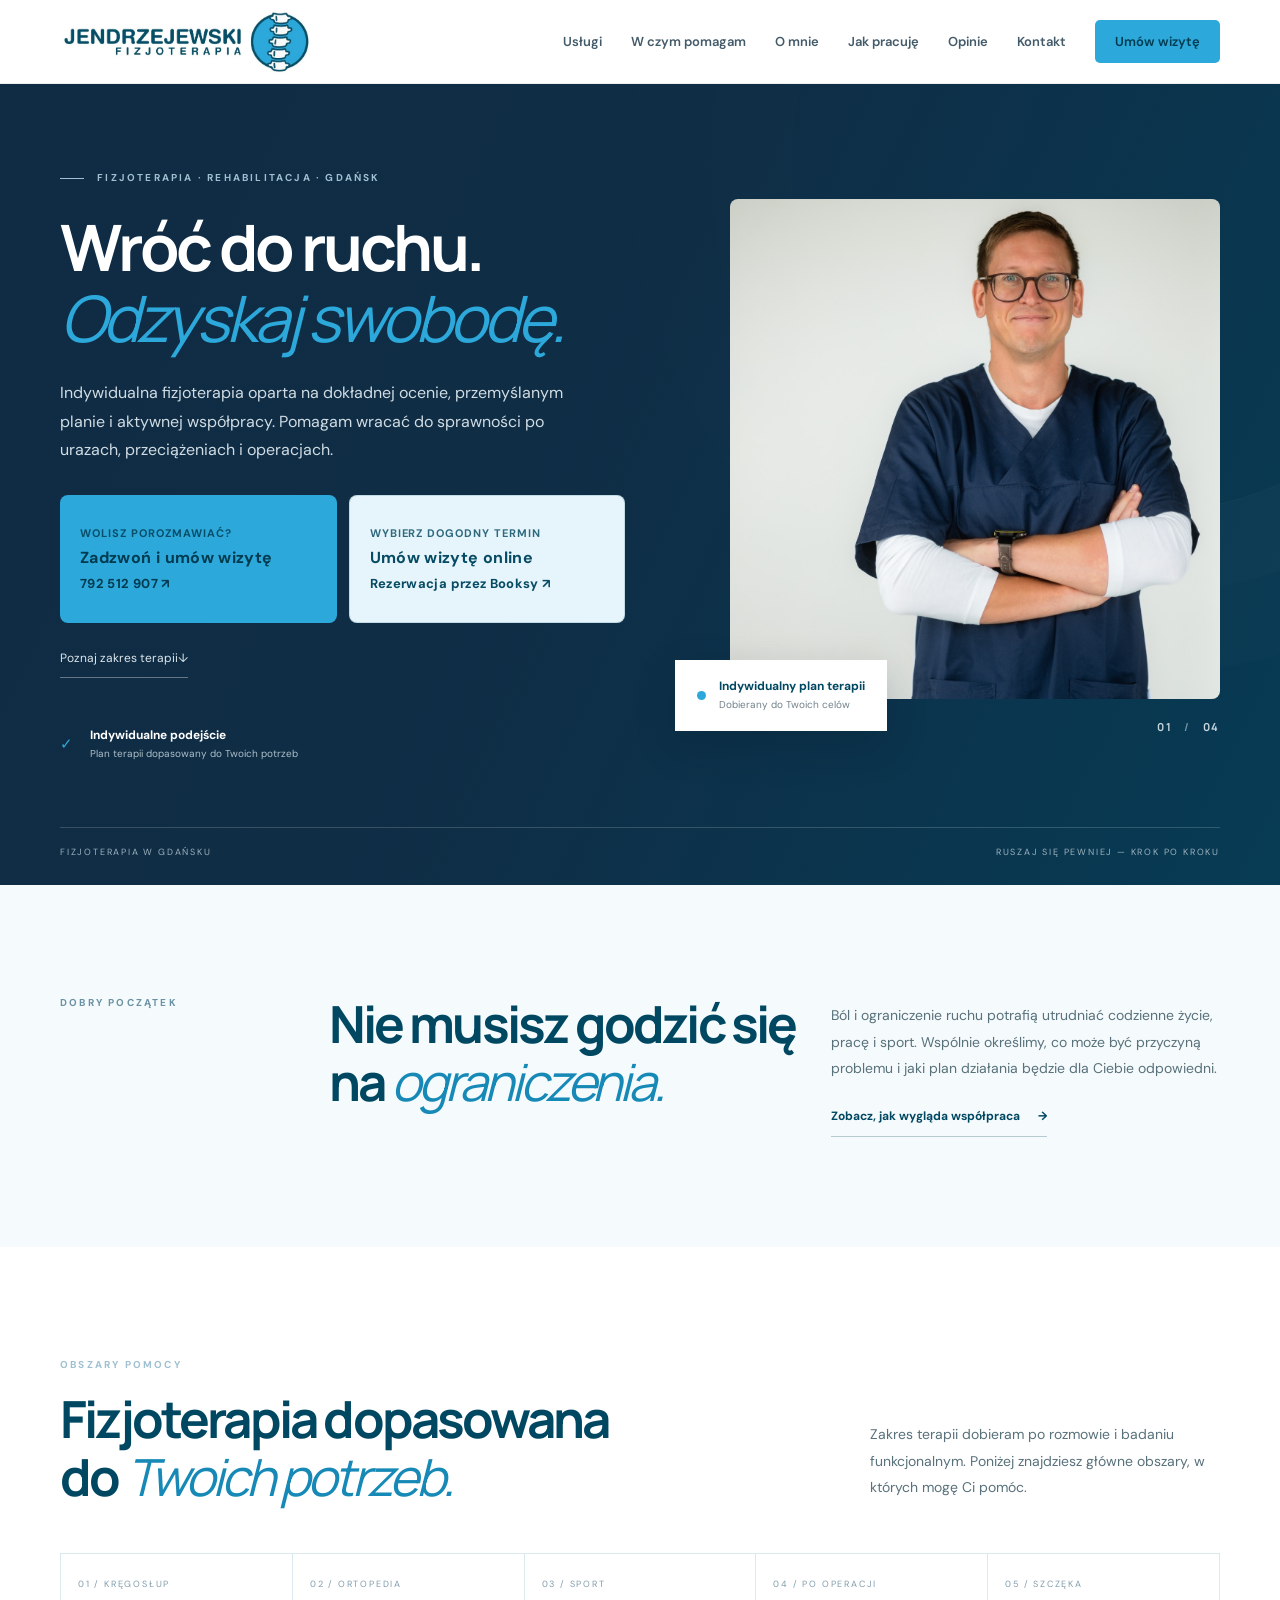
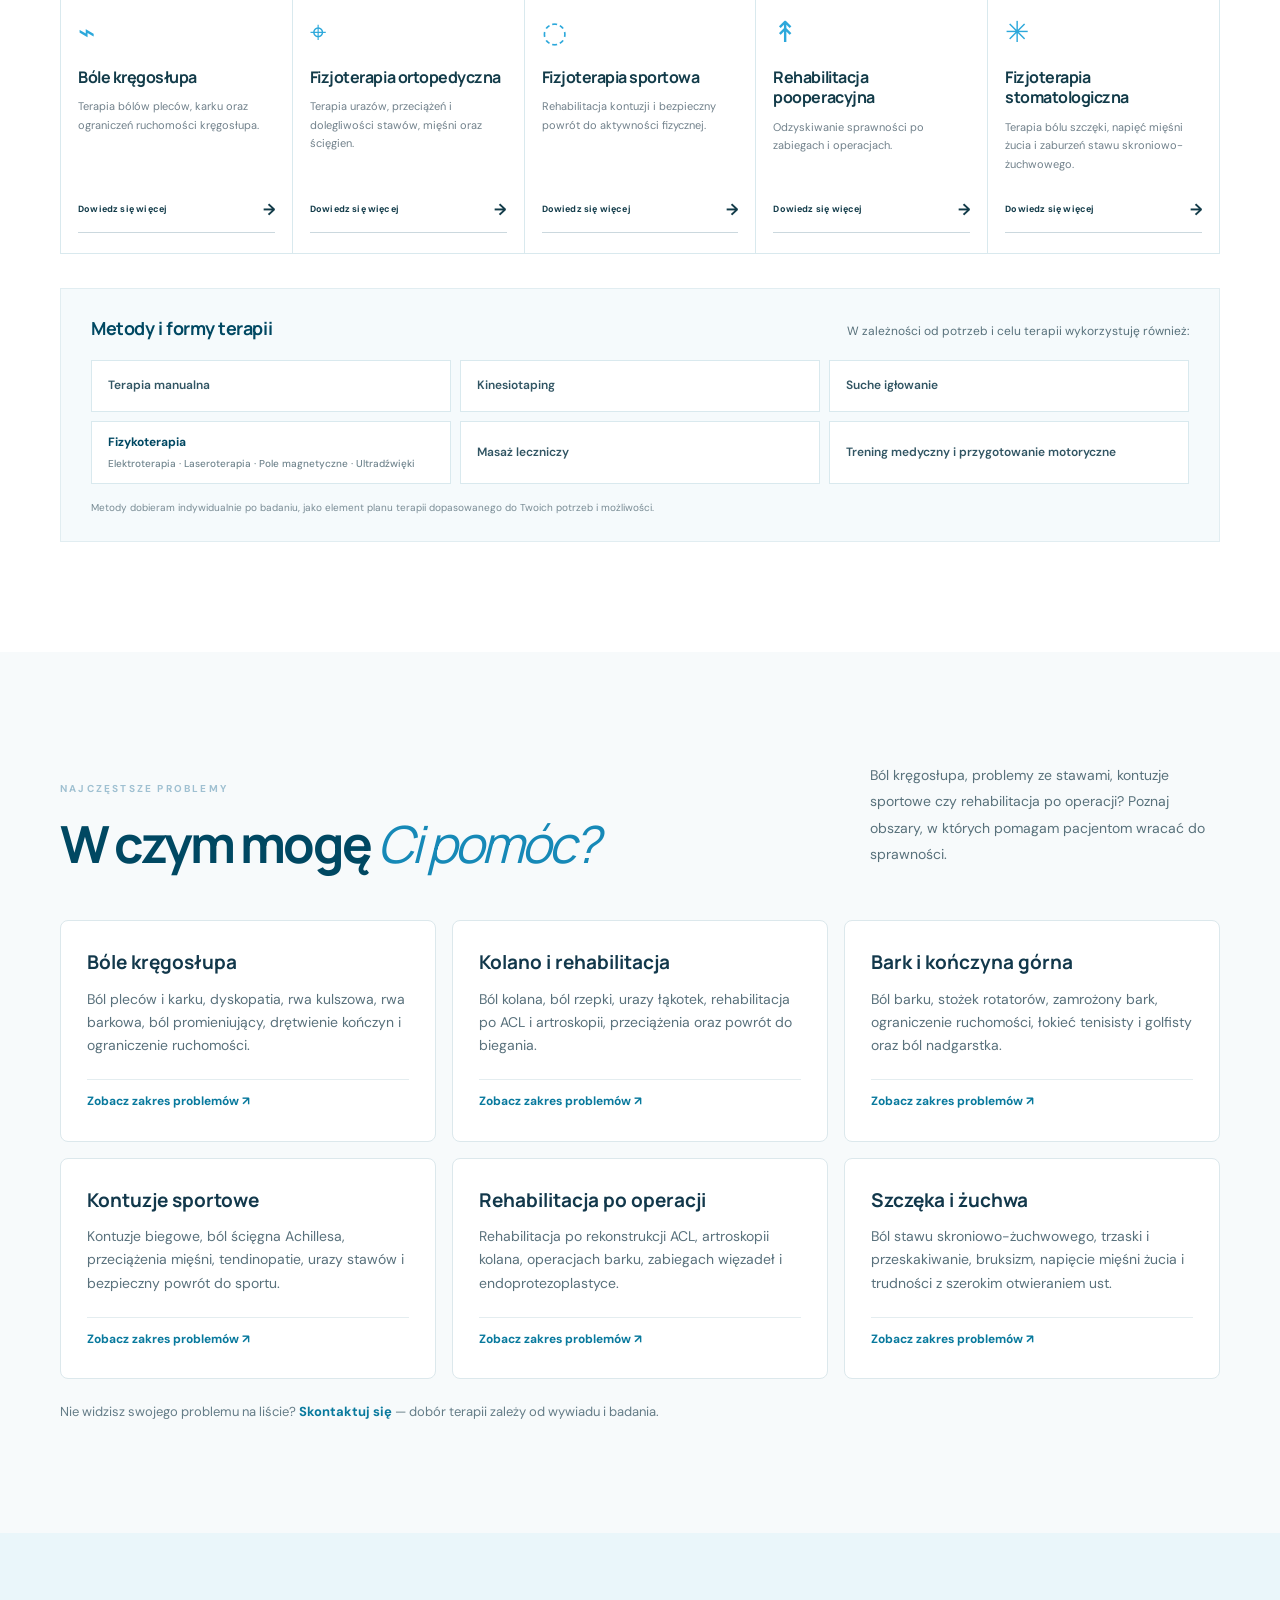
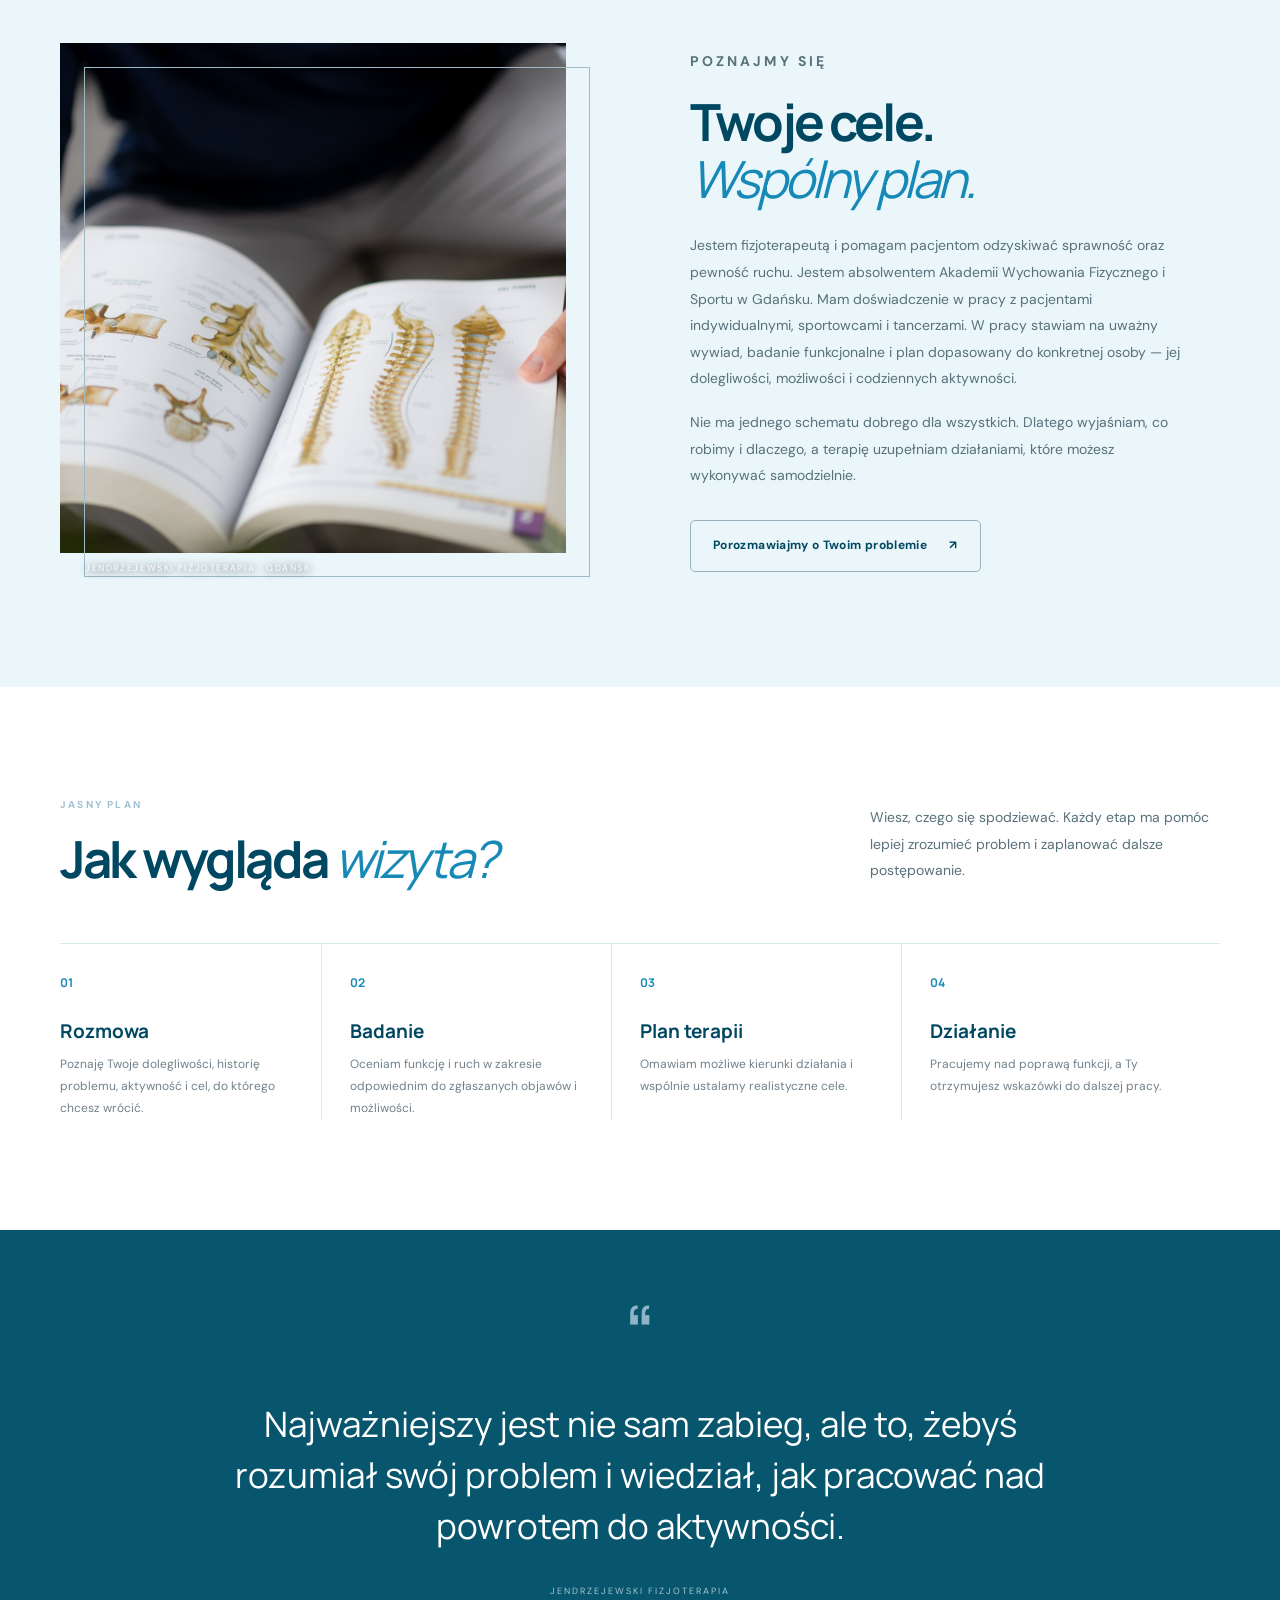
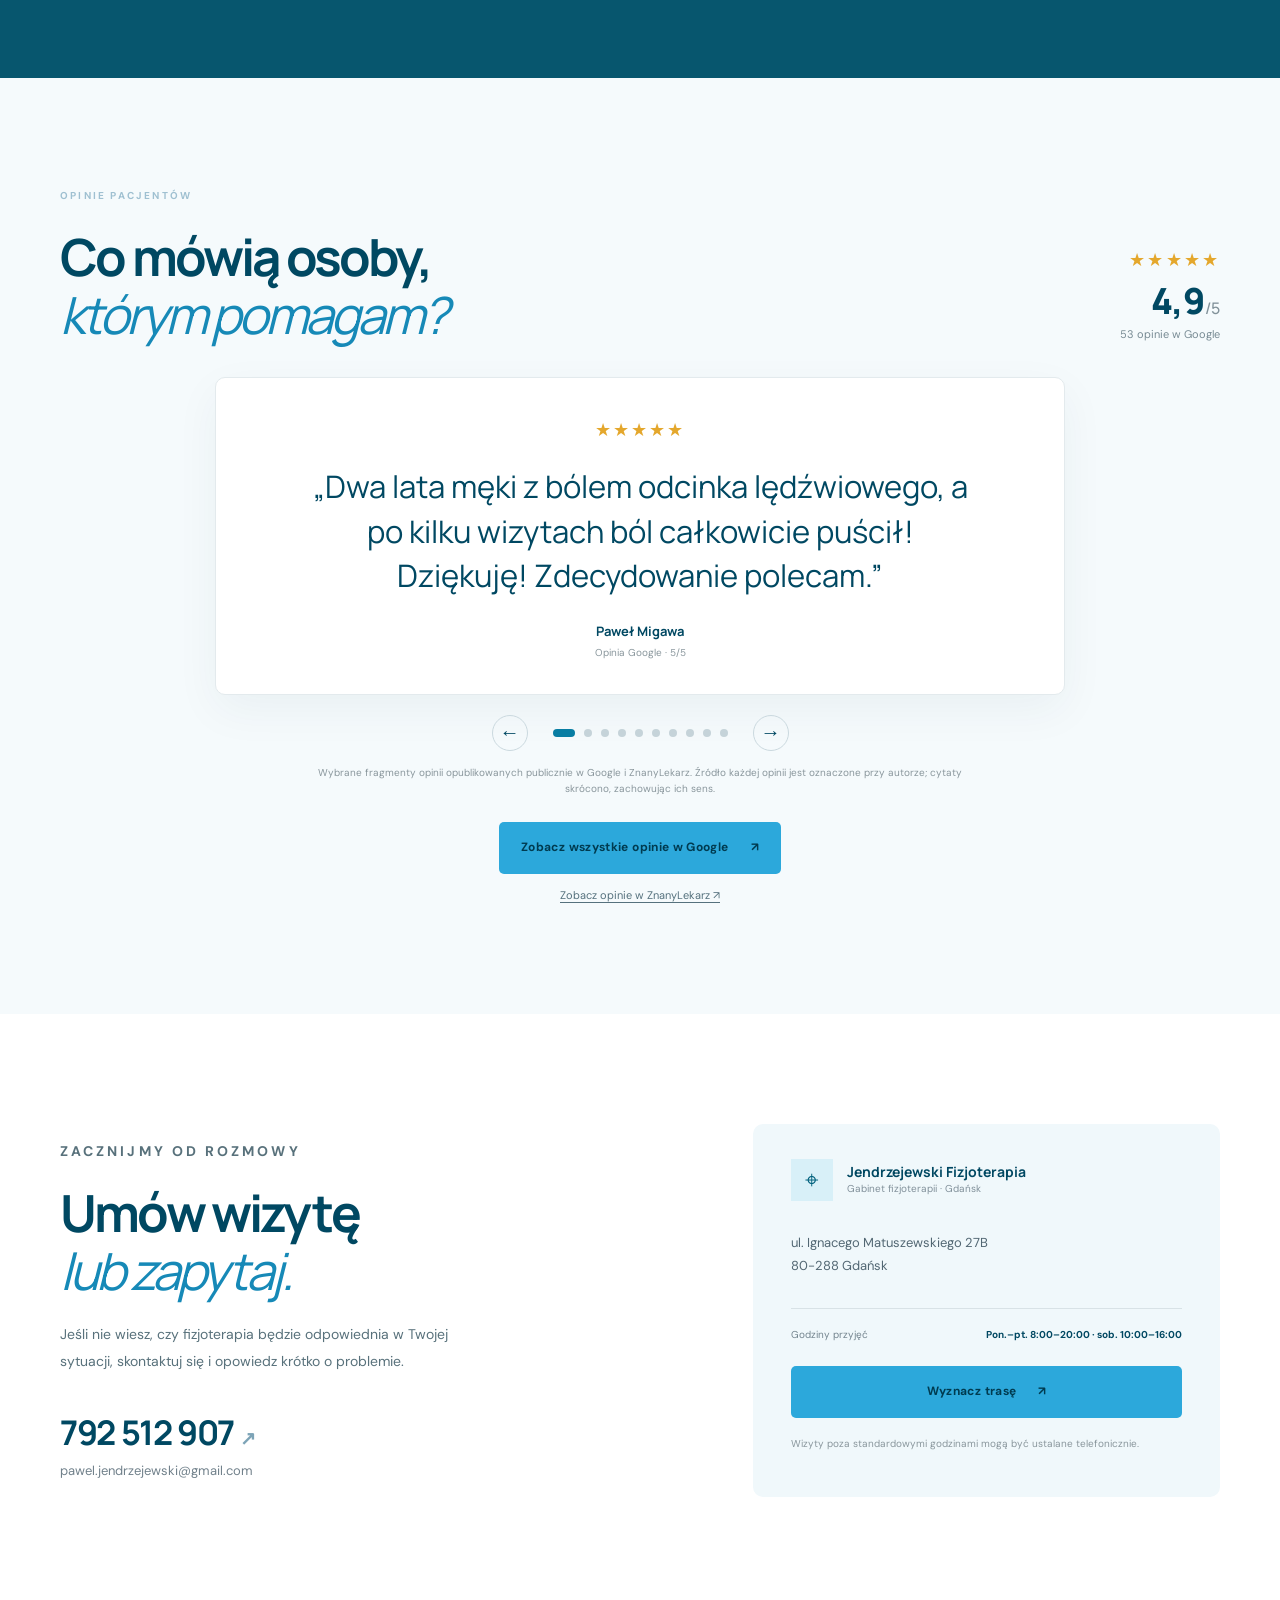
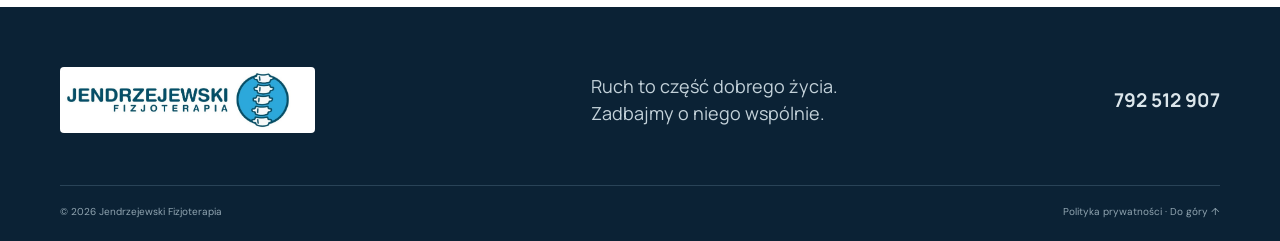
==== commit 9d3b5709: "Add files via upload" ====
--- a/index.html
+++ b/index.html
@@ -44,7 +44,7 @@
       </a>
       <button class="menu-toggle" aria-expanded="false" aria-controls="main-nav" aria-label="Otwórz menu"><span></span><span></span></button>
       <nav id="main-nav" class="main-nav" aria-label="Menu główne">
-        <a href="#uslugi">Usługi</a><a href="#w-czym-pomagam">W czym pomagam</a><a href="#o-mnie">O mnie</a><a href="#proces">Pierwsza wizyta</a><a href="#faq">FAQ</a><a href="#opinie">Opinie</a><a href="#kontakt">Kontakt</a>
+        <a href="#uslugi">Usługi</a><a href="#w-czym-pomagam">W czym pomagam</a><a href="#o-mnie">O mnie</a><a href="#proces">Jak pracuję</a><a href="#opinie">Opinie</a><a href="#kontakt">Kontakt</a>
         <a class="nav-cta" href="https://jendrzejewskifizjoterapia.booksy.com/" target="_blank" rel="noopener">Umów wizytę</a>
       </nav>
     </div>
@@ -115,7 +115,10 @@
             <div class="method-item">Terapia manualna</div>
             <div class="method-item">Kinesiotaping</div>
             <div class="method-item">Suche igłowanie</div>
-            <div class="method-item">Fizykoterapia</div>
+            <div class="method-item method-item-physio">
+              <strong>Fizykoterapia</strong>
+              <span>Elektroterapia · Laseroterapia · Pole magnetyczne · Ultradźwięki</span>
+            </div>
             <div class="method-item">Masaż leczniczy</div>
             <div class="method-item">Trening medyczny i przygotowanie motoryczne</div>
           </div>
@@ -148,40 +151,12 @@
 
     <section class="process section-pad" id="proces">
       <div class="container">
-        <div class="section-heading"><div><p class="eyebrow">JASNY PLAN</p><h2>Jak wygląda <em>pierwsza wizyta?</em></h2></div><p>Pierwsze spotkanie to czas na poznanie Twojego problemu, ocenę funkcji i ustalenie planu dalszego postępowania.</p></div>
+        <div class="section-heading"><div><p class="eyebrow">JASNY PLAN</p><h2>Jak wygląda <em>wizyta?</em></h2></div><p>Wiesz, czego się spodziewać. Każdy etap ma pomóc lepiej zrozumieć problem i zaplanować dalsze postępowanie.</p></div>
         <div class="steps">
           <article><span>01</span><h3>Rozmowa</h3><p>Poznaję Twoje dolegliwości, historię problemu, aktywność i cel, do którego chcesz wrócić.</p></article>
           <article><span>02</span><h3>Badanie</h3><p>Oceniam funkcję i ruch w zakresie odpowiednim do zgłaszanych objawów i możliwości.</p></article>
           <article><span>03</span><h3>Plan terapii</h3><p>Omawiam możliwe kierunki działania i wspólnie ustalamy realistyczne cele.</p></article>
           <article><span>04</span><h3>Działanie</h3><p>Pracujemy nad poprawą funkcji, a Ty otrzymujesz wskazówki do dalszej pracy.</p></article>
-        </div>
-      </div>
-    </section>
-
-    <section class="why-us section-pad" id="dlaczego-ja">
-      <div class="container">
-        <div class="section-heading"><div><p class="eyebrow">JENDRZEJEWSKI FIZJOTERAPIA</p><h2>Dlaczego warto<br><em>wybrać mój gabinet?</em></h2></div><p>W fizjoterapii liczy się nie tylko dobrana metoda, ale przede wszystkim zrozumienie problemu i plan dopasowany do konkretnej osoby.</p></div>
-        <div class="why-grid">
-          <article class="why-item"><span>01</span><h3>Ponad 10 lat doświadczenia</h3><p>Doświadczenie w pracy z osobami z dolegliwościami narządu ruchu, po urazach i operacjach oraz z osobami aktywnymi fizycznie.</p></article>
-          <article class="why-item"><span>02</span><h3>Indywidualna praca</h3><p>Podczas wizyty skupiam się na Twoim problemie, celach i możliwościach — bez jednego schematu dla wszystkich.</p></article>
-          <article class="why-item"><span>03</span><h3>Różne metody terapii</h3><p>Łączę odpowiednio dobrane techniki terapii manualnej, ćwiczenia i metody wspomagające, zależnie od potrzeb.</p></article>
-          <article class="why-item"><span>04</span><h3>Plan także poza gabinetem</h3><p>Otrzymujesz wskazówki i ćwiczenia, które pomagają kontynuować pracę nad sprawnością między wizytami.</p></article>
-        </div>
-        <div class="why-cta"><p>Masz pytania lub nie wiesz, czy fizjoterapia będzie odpowiednia w Twojej sytuacji?</p><a class="button button-primary" href="https://jendrzejewskifizjoterapia.booksy.com/" target="_blank" rel="noopener">Umów wizytę <span>↗</span></a></div>
-      </div>
-    </section>
-
-    <section class="faq section-pad" id="faq">
-      <div class="container faq-grid">
-        <div class="faq-intro"><p class="eyebrow">PRZED WIZYTĄ</p><h2>Masz <em>pytania?</em></h2><p>Zebrane odpowiedzi pomogą Ci przygotować się do pierwszej wizyty w gabinecie Jendrzejewski Fizjoterapia w Gdańsku.</p><a class="under-link" href="https://jendrzejewskifizjoterapia.booksy.com/" target="_blank" rel="noopener">Przejdź do rezerwacji <span>→</span></a></div>
-        <div class="faq-list">
-          <details><summary>Czy potrzebuję skierowania do fizjoterapeuty?</summary><p>Wizyta w prywatnym gabinecie fizjoterapii nie wymaga skierowania. Jeśli masz dokumentację medyczną lub zalecenia od lekarza, możesz zabrać je ze sobą.</p></details>
-          <details><summary>Czy muszę mieć rezonans, RTG lub USG?</summary><p>Nie zawsze. Najważniejsze są rozmowa i badanie funkcjonalne. Jeśli posiadasz wyniki badań obrazowych, opisy lub dokumentację leczenia, warto je przynieść — pomogą uzupełnić obraz problemu.</p></details>
-          <details><summary>Ile trwa wizyta?</summary><p>Standardowa wizyta trwa około 50 minut. Czas może być wykorzystany na rozmowę, badanie, terapię i omówienie dalszego postępowania.</p></details>
-          <details><summary>Jak przygotować się do pierwszej wizyty?</summary><p>Załóż wygodny strój, który umożliwi ocenę ruchu i badanego obszaru. Przygotuj listę przyjmowanych leków oraz dokumentację medyczną, jeśli ją posiadasz.</p></details>
-          <details><summary>Czy podczas pierwszej wizyty odbywa się terapia?</summary><p>Pierwsze spotkanie obejmuje wywiad i badanie. Jeśli pozwala na to sytuacja kliniczna i czas wizyty, rozpoczynamy również odpowiednio dobrane postępowanie terapeutyczne.</p></details>
-          <details><summary>Ile wizyt będzie potrzebnych?</summary><p>To zależy od rodzaju i czasu trwania dolegliwości, celu terapii oraz reakcji organizmu. Po rozmowie i badaniu omawiam możliwy plan postępowania — bez obiecywania z góry konkretnej liczby wizyt.</p></details>
-          <details><summary>Czy mogę umówić kolejną wizytę online?</summary><p>Tak. Rezerwacji można dokonać przez Booksy, wybierając dogodny dostępny termin.</p></details>
         </div>
       </div>
     </section>
--- a/styles.css
+++ b/styles.css
@@ -118,26 +118,13 @@
 @media(max-width:900px){.conditions-grid{grid-template-columns:repeat(2,minmax(0,1fr));}}
 @media(max-width:600px){.conditions-grid{grid-template-columns:1fr;}.condition-card{min-height:0;padding:23px 21px;}}
 
-
-/* Sekcje zaufania i FAQ */
-.why-us { background:#fff; }
-.why-grid { display:grid; grid-template-columns:repeat(4,minmax(0,1fr)); gap:14px; margin-top:36px; }
-.why-item { padding:25px 22px; border:1px solid #dce8ec; border-radius:8px; background:#fbfdfe; }
-.why-item > span { display:inline-flex; color:#0780a5; font:800 12px var(--display); letter-spacing:.12em; margin-bottom:25px; }
-.why-item h3 { margin:0 0 10px; color:#12384b; font:700 17px/1.35 var(--display); }
-.why-item p { margin:0; color:#59717c; font-size:13px; line-height:1.7; }
-.why-cta { display:flex; align-items:center; justify-content:space-between; gap:20px; margin-top:24px; padding:22px 25px; background:#f1f8fa; border-radius:8px; }
-.why-cta p { margin:0; color:#315563; font-size:14px; }
-.faq { background:#f7fafb; }
-.faq-grid { display:grid; grid-template-columns:.8fr 1.2fr; gap:70px; align-items:start; }
-.faq-intro h2 { margin:0 0 18px; }
-.faq-intro > p:not(.eyebrow) { color:#59717c; font-size:15px; line-height:1.75; }
-.faq-list { border-top:1px solid #d9e5e9; }
-.faq-list details { border-bottom:1px solid #d9e5e9; padding:0; }
-.faq-list summary { position:relative; padding:20px 36px 20px 0; color:#12384b; font:700 15px/1.45 var(--display); cursor:pointer; list-style:none; }
-.faq-list summary::-webkit-details-marker { display:none; }
-.faq-list summary::after { content:'+'; position:absolute; right:4px; top:17px; color:#0780a5; font:400 24px/1 var(--display); }
-.faq-list details[open] summary::after { content:'−'; }
-.faq-list details p { margin:0; padding:0 35px 20px 0; color:#59717c; font-size:14px; line-height:1.75; }
-@media(max-width:900px) { .why-grid { grid-template-columns:repeat(2,minmax(0,1fr)); } .faq-grid { grid-template-columns:1fr; gap:30px; } }
-@media(max-width:600px) { .why-grid { grid-template-columns:1fr; } .why-cta { align-items:flex-start; flex-direction:column; padding:20px; } }
+/* Rozwinięta pozycja fizykoterapii w sekcji metod */
+.method-item-physio {
+  display: flex;
+  flex-direction: column;
+  align-items: flex-start;
+  justify-content: center;
+  gap: 5px;
+}
+.method-item-physio strong { color: var(--navy); font-size: 12px; }
+.method-item-physio span { color: #71858e; font-size: 10px; font-weight: 500; line-height: 1.5; }
